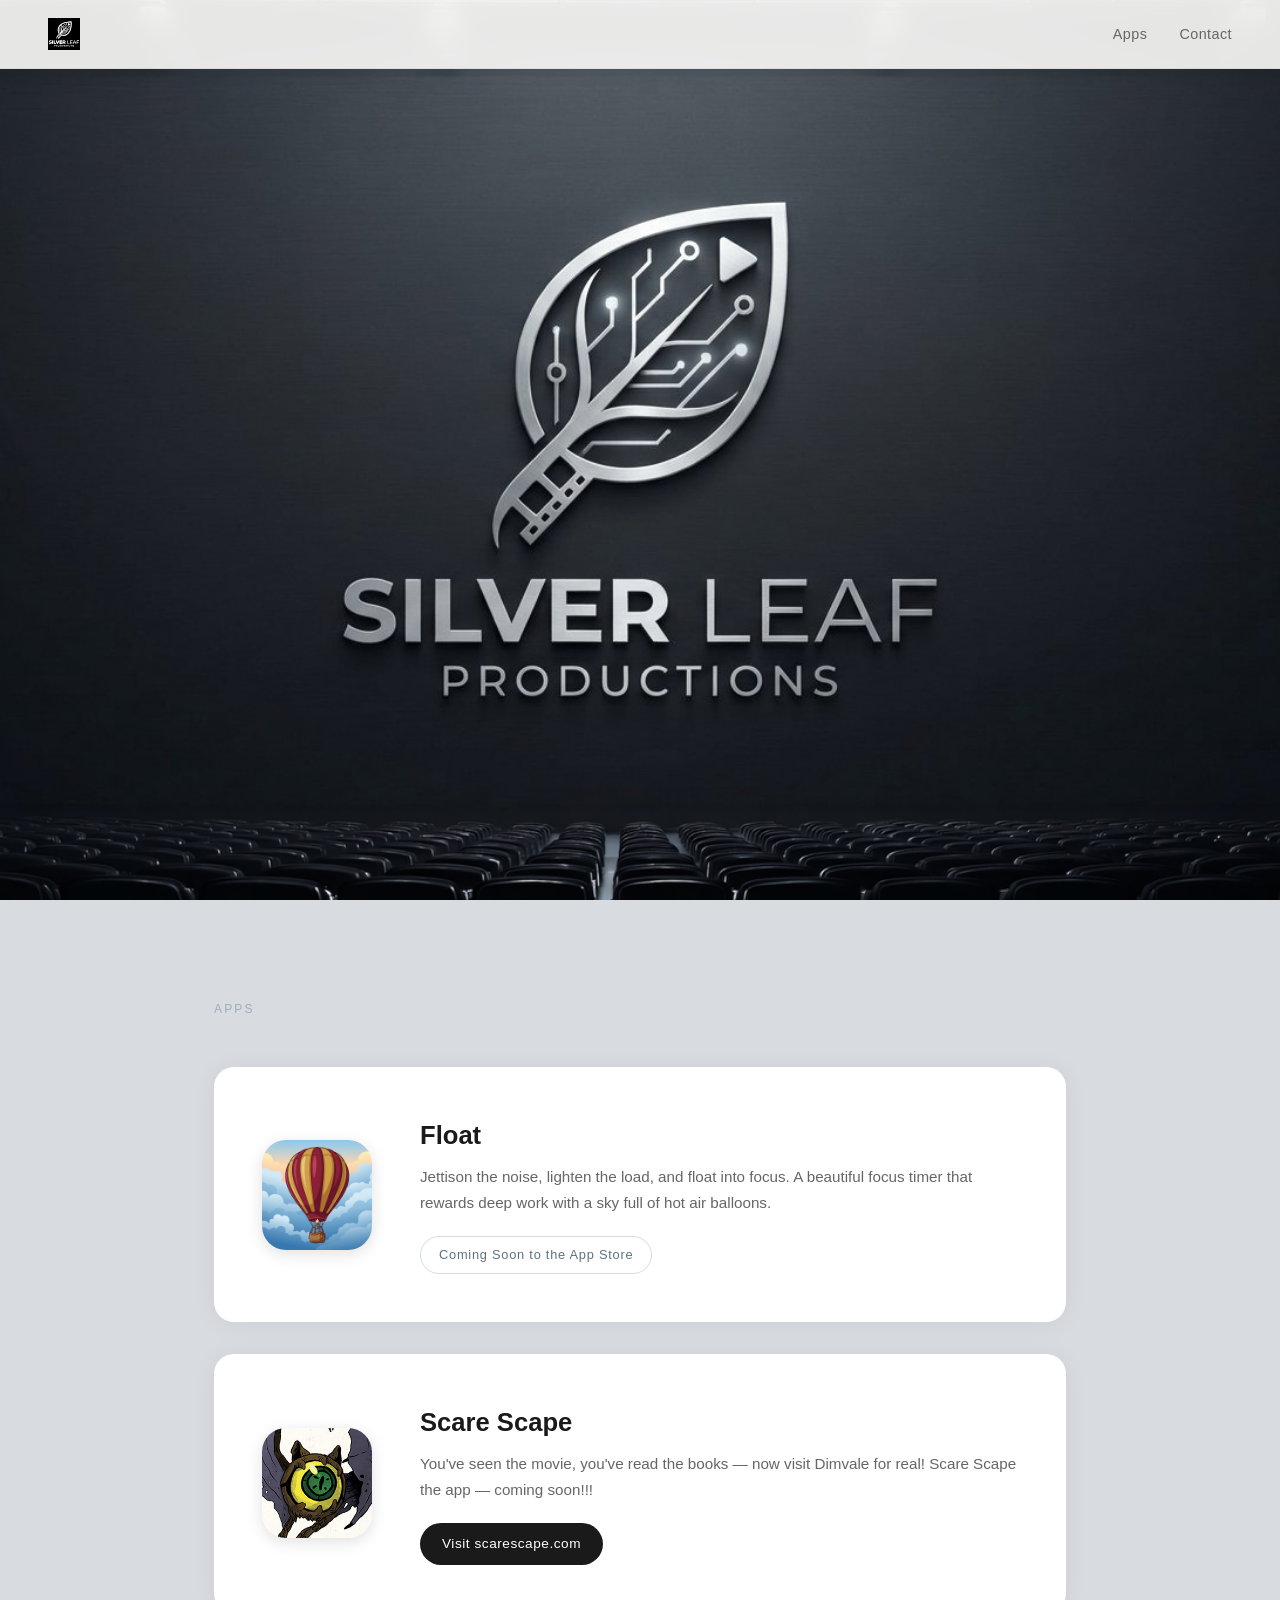
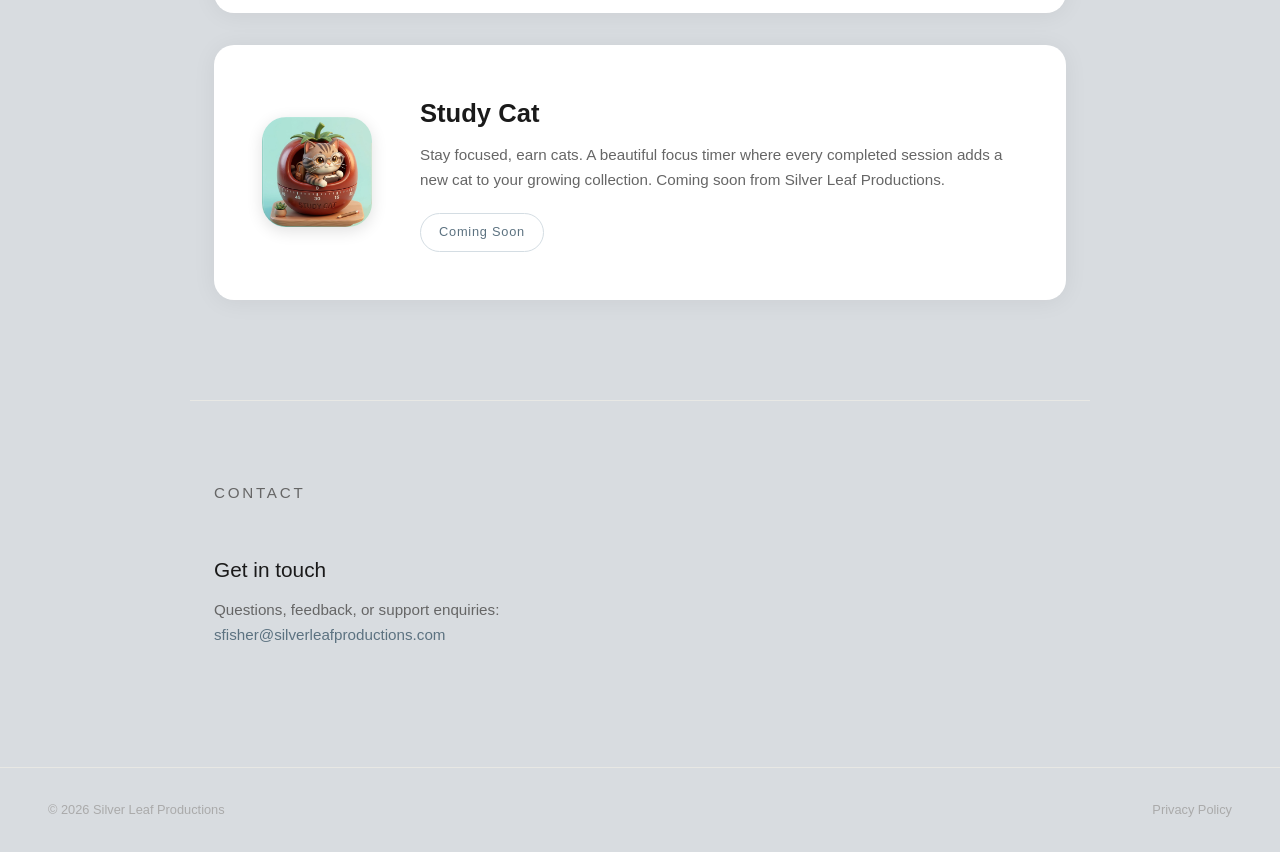
==== index.html @ e933cf96 "Soften background to cool grey to ease transition from dark hero Co-Authored-By: Claude Sonnet 4.6 <" ====
<!DOCTYPE html>
<html lang="en">
<head>
  <meta charset="UTF-8" />
  <meta name="viewport" content="width=device-width, initial-scale=1.0" />
  <title>Silver Leaf Productions</title>
  <link rel="icon" type="image/svg+xml" href="Silver Leaf  - Black and White.svg" />
  <style>
    *, *::before, *::after { box-sizing: border-box; margin: 0; padding: 0; }

    :root {
      --silver: #9eadb8;
      --silver-light: #d4dde3;
      --silver-dark: #5c7280;
      --green:  #6a8f6e;
      --green-light: #a8c5ac;
      --text:   #1a1a1a;
      --muted:  #666;
      --bg:     #d8dce0;
    }

    html { scroll-behavior: smooth; }

    body {
      font-family: -apple-system, BlinkMacSystemFont, "Segoe UI", Helvetica, Arial, sans-serif;
      background: var(--bg);
      color: var(--text);
      line-height: 1.6;
    }

    /* ── NAV ── */
    nav {
      position: fixed; top: 0; left: 0; right: 0; z-index: 100;
      display: flex; justify-content: space-between; align-items: center;
      padding: 18px 48px;
      background: rgba(248,248,246,0.92);
      backdrop-filter: blur(12px);
      border-bottom: 1px solid rgba(0,0,0,0.06);
    }
    .nav-logo {
      font-size: 1rem; font-weight: 600; letter-spacing: 0.08em;
      text-transform: uppercase; color: var(--silver-dark);
      text-decoration: none;
    }
    .nav-links { display: flex; gap: 32px; list-style: none; }
    .nav-links a {
      text-decoration: none; color: var(--muted);
      font-size: 0.9rem; letter-spacing: 0.03em;
      transition: color 0.2s;
    }
    .nav-links a:hover { color: var(--text); }

    /* ── HERO ── */
    .hero {
      min-height: 100vh;
      background: url('Silver Leaf Logo.png') center center / cover no-repeat;
      display: flex; flex-direction: column;
      justify-content: flex-end; align-items: center;
      text-align: center;
      padding: 0 24px 80px;
    }

    /* ── APPS ── */
    .section {
      padding: 100px 24px;
      max-width: 900px; margin: 0 auto;
    }
    .section-label {
      font-size: 0.75rem; letter-spacing: 0.18em;
      text-transform: uppercase; color: var(--silver);
      margin-bottom: 48px;
    }
    .app-card {
      display: flex; gap: 48px; align-items: center;
      background: #fff;
      border-radius: 20px;
      padding: 48px;
      box-shadow: 0 2px 24px rgba(0,0,0,0.06);
    }
    .app-icon {
      width: 110px; height: 110px;
      border-radius: 24px;
      object-fit: cover;
      flex-shrink: 0;
      box-shadow: 0 4px 16px rgba(0,0,0,0.12);
    }
    .app-icon-placeholder {
      width: 110px; height: 110px;
      border-radius: 24px; flex-shrink: 0;
      background: linear-gradient(135deg, #87cef8 0%, #d4a8e0 100%);
      display: flex; align-items: center; justify-content: center;
      font-size: 2.8rem;
      box-shadow: 0 4px 16px rgba(0,0,0,0.12);
    }
    .app-info h2 { font-size: 1.6rem; font-weight: 600; margin-bottom: 8px; }
    .app-info .tagline {
      font-size: 0.95rem; color: var(--muted); margin-bottom: 20px; line-height: 1.7;
    }
    .app-store-btn {
      display: inline-block;
      background: var(--text); color: #fff;
      text-decoration: none; font-size: 0.85rem;
      letter-spacing: 0.04em; font-weight: 500;
      padding: 10px 22px; border-radius: 30px;
      transition: background 0.2s;
    }
    .app-store-btn:hover { background: #333; }
    .badge-coming {
      display: inline-block;
      border: 1px solid var(--silver-light);
      color: var(--silver-dark); font-size: 0.8rem;
      padding: 8px 18px; border-radius: 30px;
      letter-spacing: 0.06em;
    }

    /* ── DIVIDER ── */
    .divider {
      border: none; border-top: 1px solid #e8e8e4;
      max-width: 900px; margin: 0 auto;
    }

    /* ── CONTACT ── */
    .contact {
      padding: 80px 24px 120px;
      max-width: 900px; margin: 0 auto;
    }
    .contact h3 { font-size: 1.3rem; font-weight: 500; margin-bottom: 12px; }
    .contact p { color: var(--muted); font-size: 0.95rem; }
    .contact a { color: var(--silver-dark); text-decoration: none; }
    .contact a:hover { text-decoration: underline; }

    /* ── FOOTER ── */
    footer {
      border-top: 1px solid #e8e8e4;
      padding: 32px 48px;
      display: flex; justify-content: space-between; align-items: center;
      font-size: 0.8rem; color: #aaa;
    }
    footer a { color: #aaa; text-decoration: none; }
    footer a:hover { color: var(--muted); }

    @media (max-width: 640px) {
      nav { padding: 16px 24px; }
      .app-card { flex-direction: column; gap: 28px; padding: 32px 24px; }
      footer { flex-direction: column; gap: 12px; text-align: center; }
    }
  </style>
</head>
<body>

  <nav>
    <a class="nav-logo" href="#">
      <img src="Silver Leaf  - Black and White.svg" alt="Silver Leaf Productions" style="height: 32px; width: auto; display: block;" />
    </a>
    <ul class="nav-links">
      <li><a href="#apps">Apps</a></li>
      <li><a href="#contact">Contact</a></li>
    </ul>
  </nav>

  <!-- HERO -->
  <section class="hero">
  </section>

  <!-- APPS -->
  <section class="section" id="apps">
    <p class="section-label">Apps</p>

    <div class="app-card">
      <img src="float-icon.png" class="app-icon" alt="Float" />
      <div class="app-info">
        <h2>Float</h2>
        <p class="tagline">
          Jettison the noise, lighten the load, and float into focus.
          A beautiful focus timer that rewards deep work with a sky full of hot air balloons.
        </p>
        <span class="badge-coming">Coming Soon to the App Store</span>
      </div>
    </div>

    <div class="app-card" style="margin-top: 32px;">
      <img src="Bat Eye Icon.png" class="app-icon" alt="Scare Scape" />
      <div class="app-info">
        <h2>Scare Scape</h2>
        <p class="tagline">
          You've seen the movie, you've read the books — now visit Dimvale for real!
          Scare Scape the app — coming soon!!!
        </p>
        <a href="https://www.scarescape.com/" target="_blank" class="app-store-btn">Visit scarescape.com</a>
      </div>
    </div>

    <div class="app-card" style="margin-top: 32px;">
      <img src="Study Cat Icon.png" class="app-icon" alt="Study Cat" />
      <div class="app-info">
        <h2>Study Cat</h2>
        <p class="tagline">
          Stay focused, earn cats. A beautiful focus timer where every completed
          session adds a new cat to your growing collection. Coming soon from Silver Leaf Productions.
        </p>
        <span class="badge-coming">Coming Soon</span>
      </div>
    </div>

  </section>

  <hr class="divider" />

  <!-- CONTACT -->
  <section class="contact" id="contact">
    <p class="section-label">Contact</p>
    <h3>Get in touch</h3>
    <p>
      Questions, feedback, or support enquiries:<br />
      <a href="mailto:sfisher@silverleafproductions.com">sfisher@silverleafproductions.com</a>
    </p>
  </section>

  <!-- FOOTER -->
  <footer>
    <span>© 2026 Silver Leaf Productions</span>
    <span><a href="https://samscad66.github.io/Float/privacy-policy.html">Privacy Policy</a></span>
  </footer>

</body>
</html>
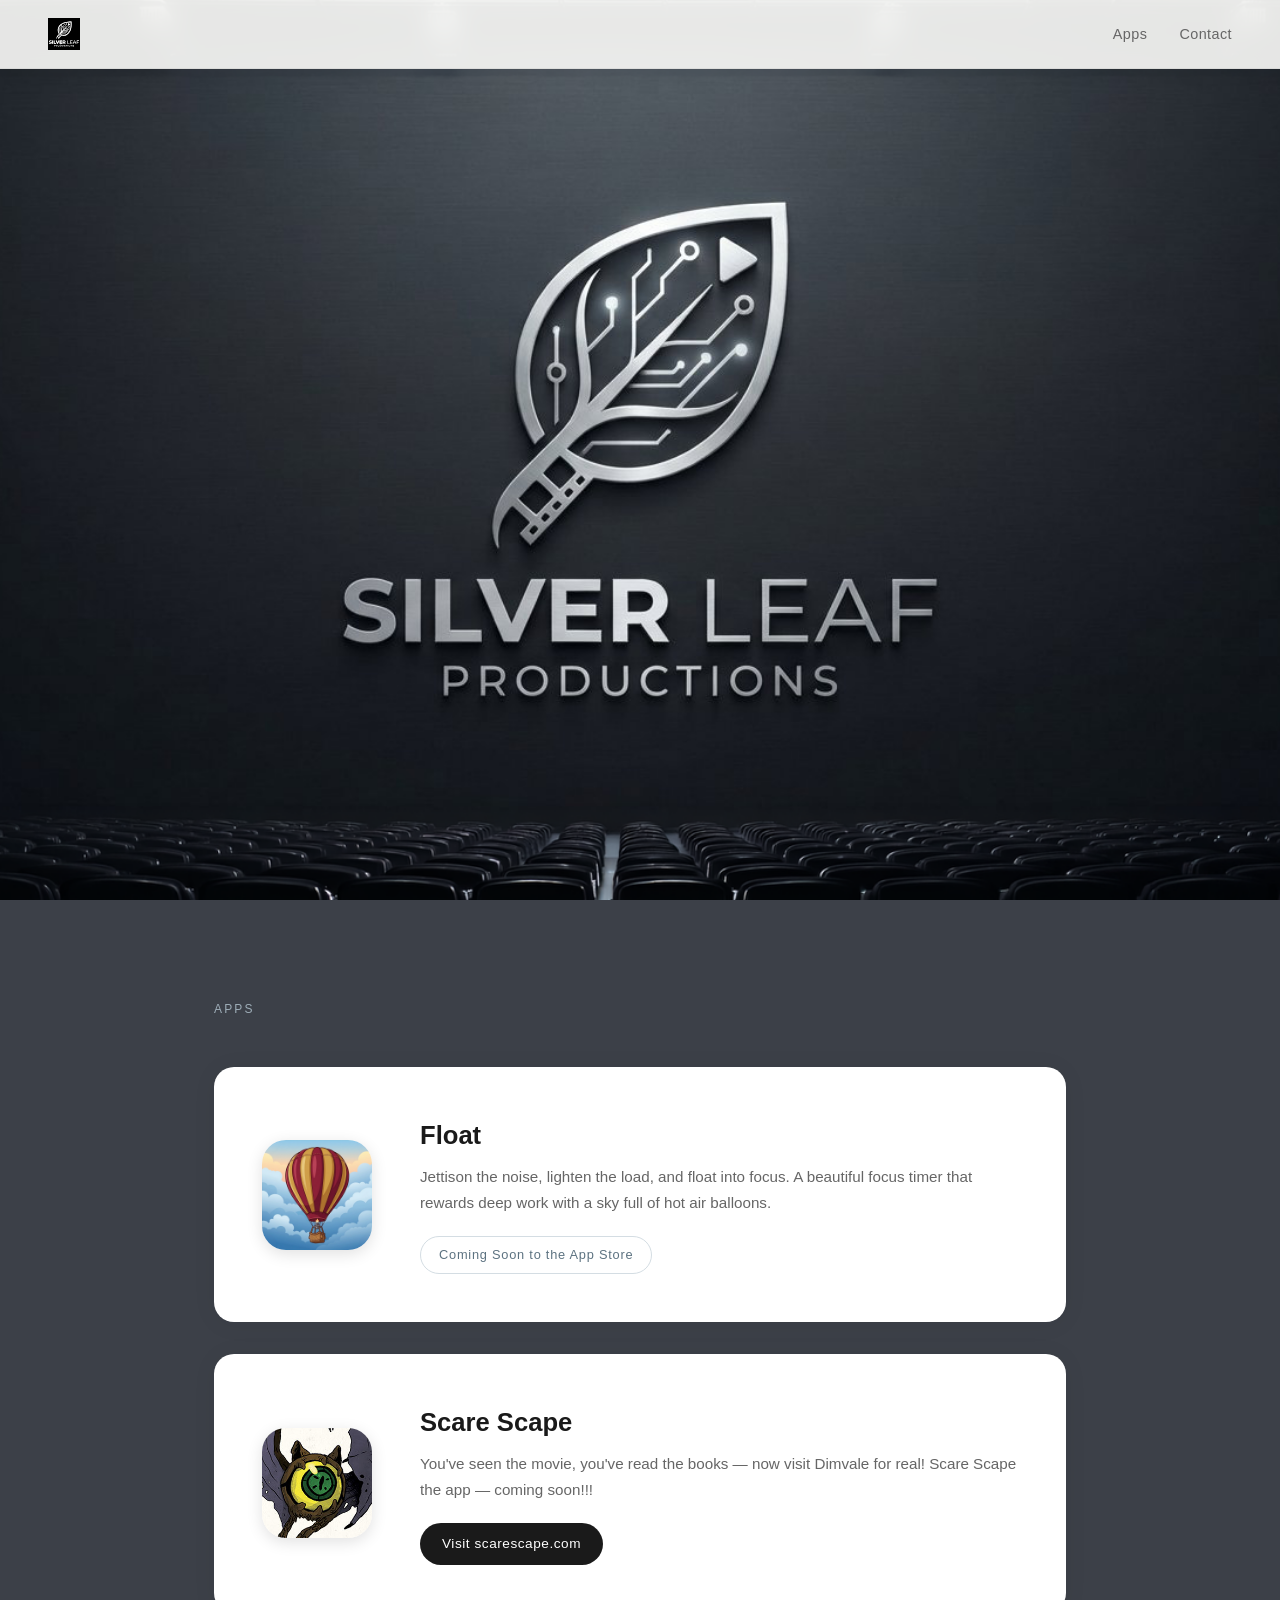
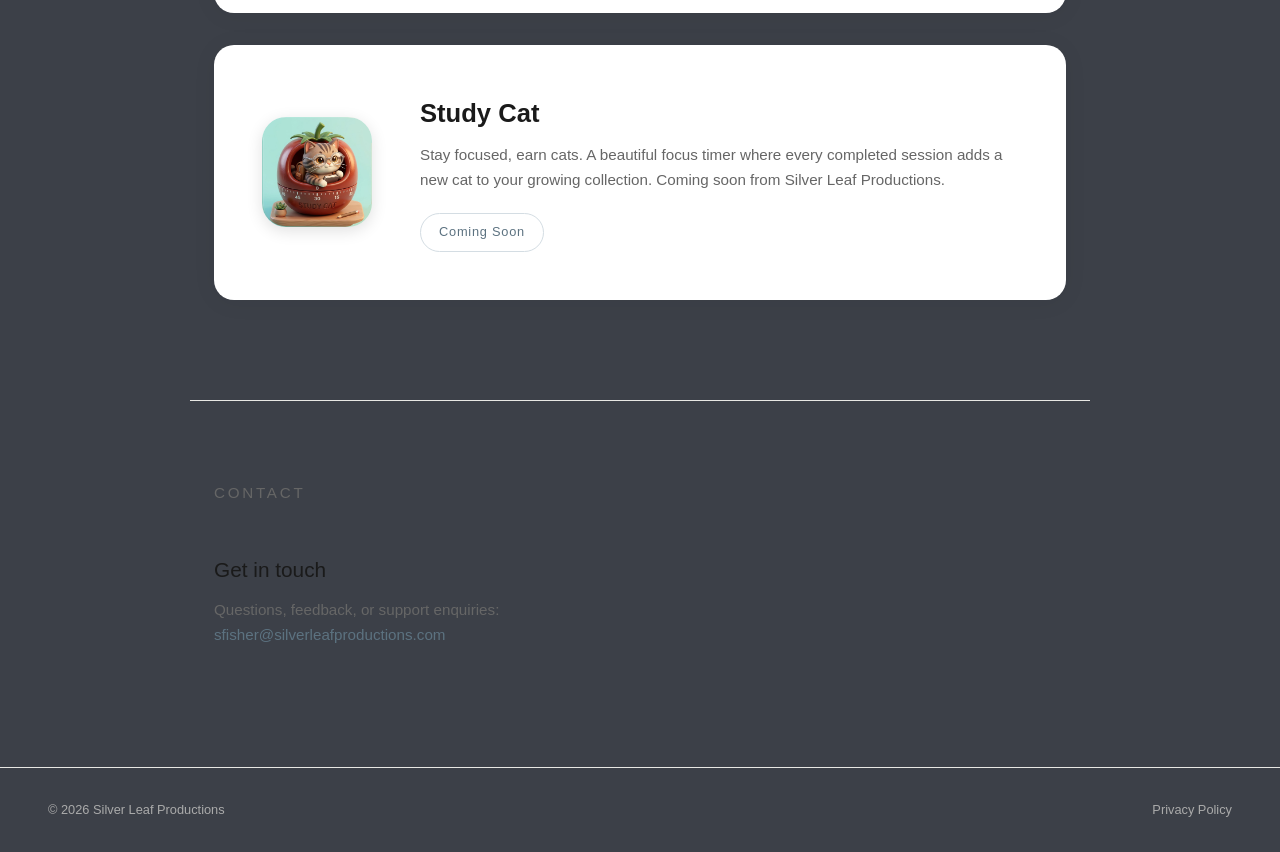
==== commit daa7136a: "Darken background to charcoal grey Co-Authored-By: Claude Sonnet 4.6 <noreply@anthropic.com>" ====
--- a/index.html
+++ b/index.html
@@ -16,7 +16,7 @@
       --green-light: #a8c5ac;
       --text:   #1a1a1a;
       --muted:  #666;
-      --bg:     #d8dce0;
+      --bg:     #3c4048;
     }
 
     html { scroll-behavior: smooth; }
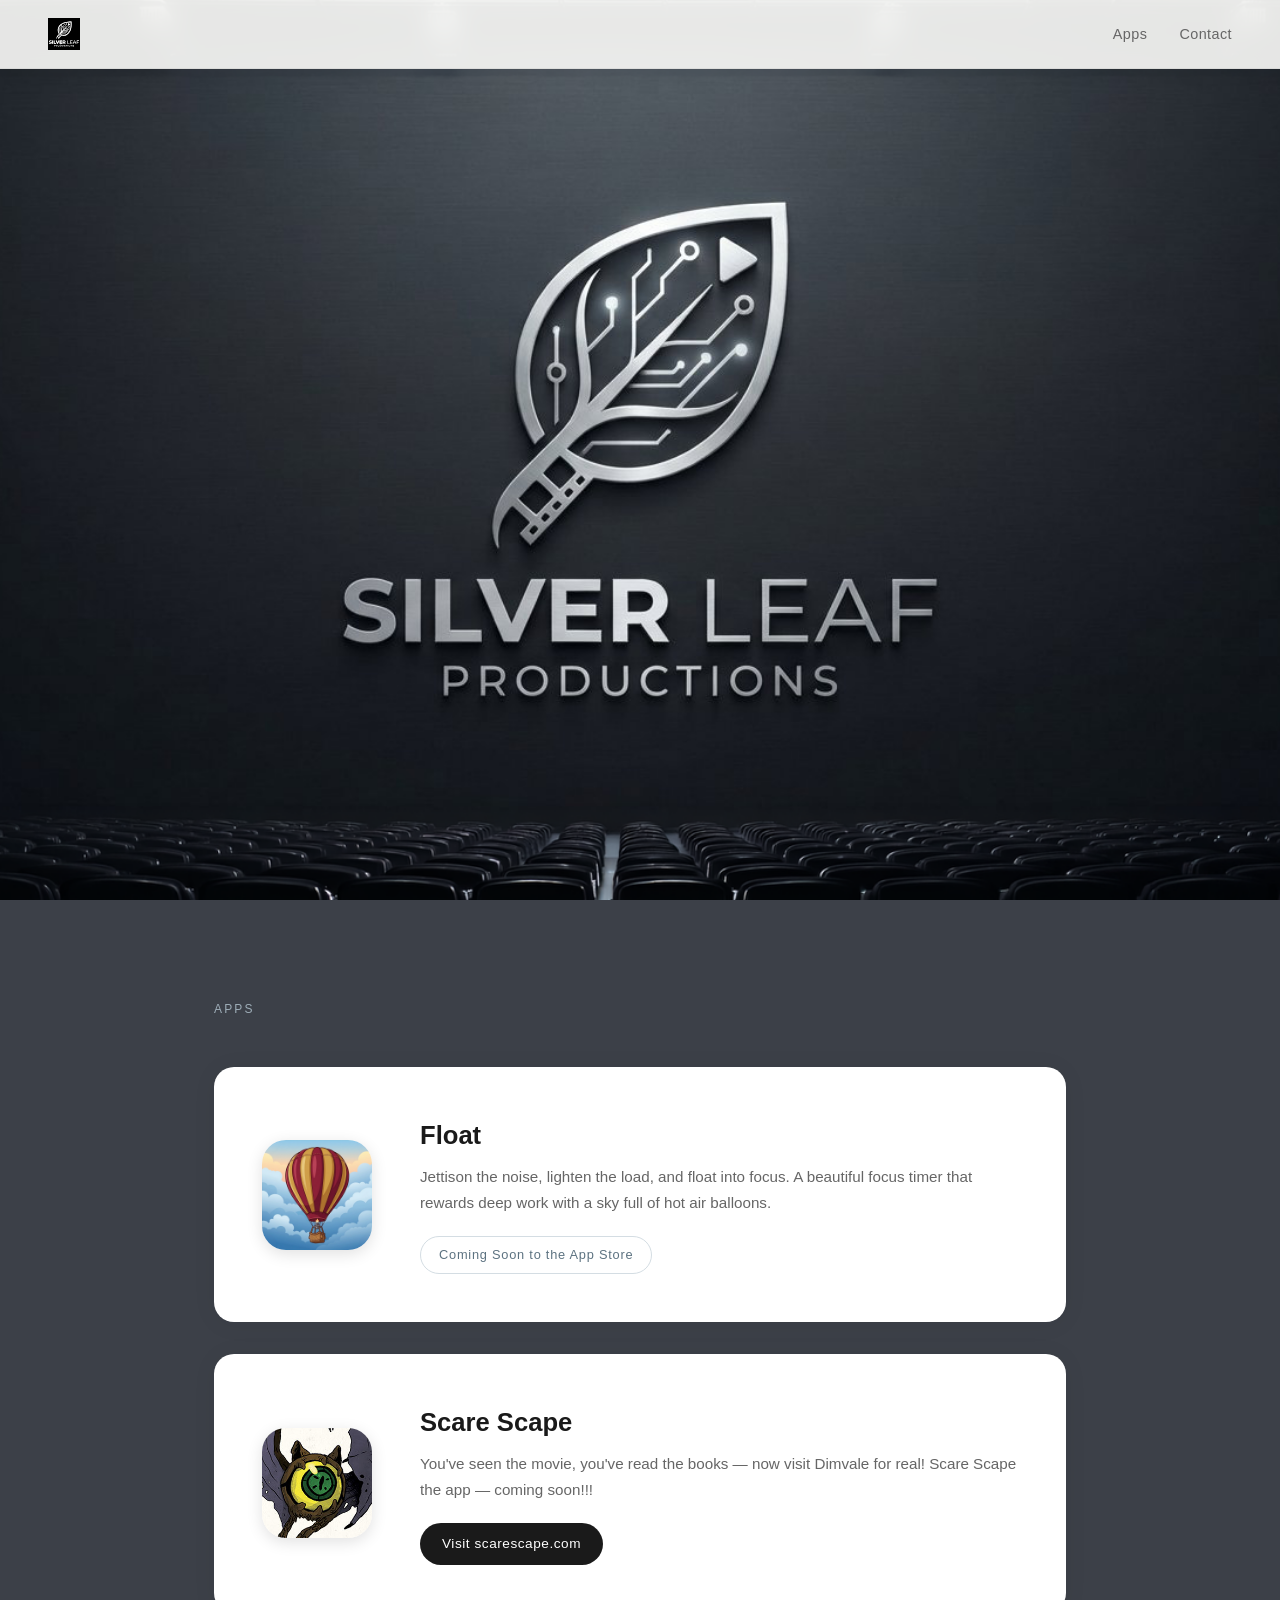
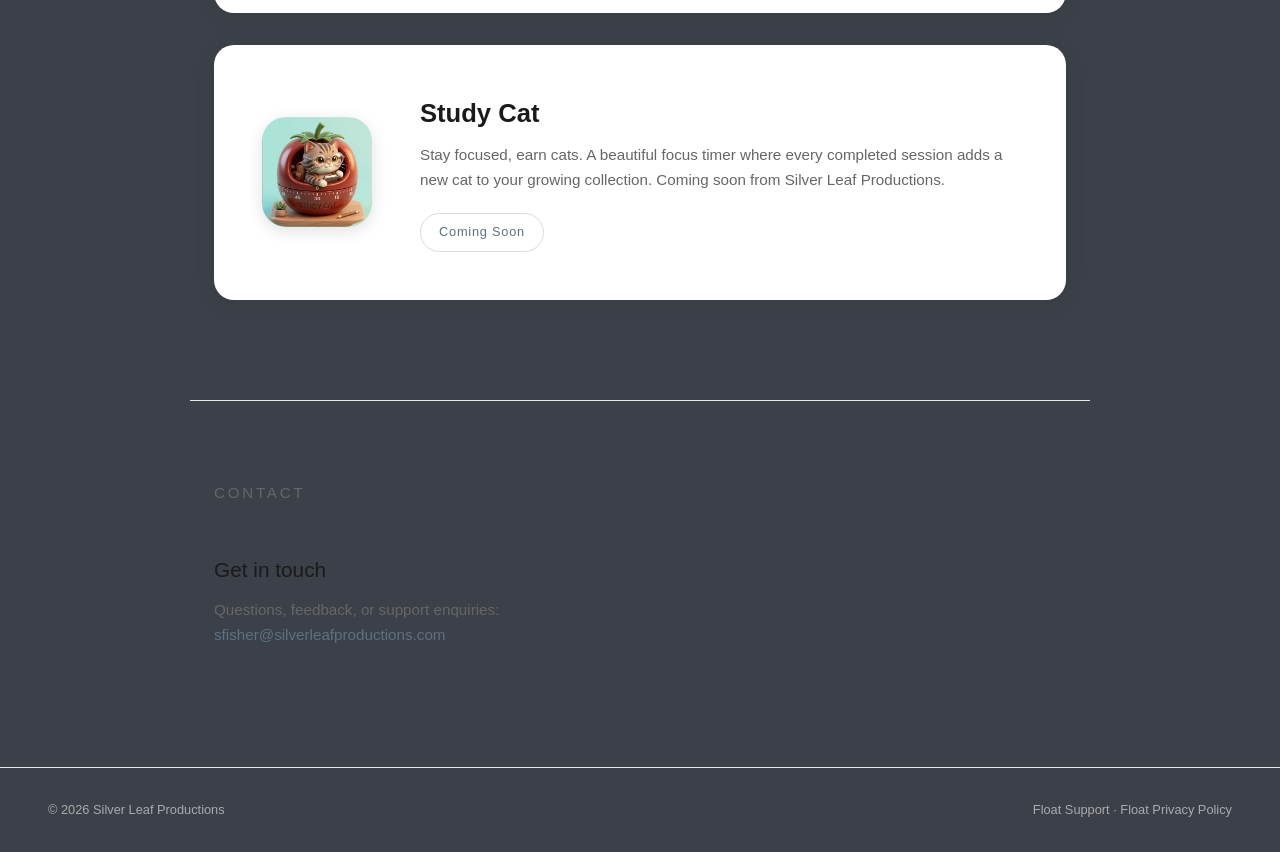
==== commit cf5d8943: "Add Float privacy policy and support pages Co-Authored-By: Claude Opus 5.5 <noreply@anthropic.com> C" ====
--- a/index.html
+++ b/index.html
@@ -219,7 +219,7 @@
   <!-- FOOTER -->
   <footer>
     <span>© 2026 Silver Leaf Productions</span>
-    <span><a href="https://samscad66.github.io/Float/privacy-policy.html">Privacy Policy</a></span>
+    <span><a href="float/support.html">Float Support</a> · <a href="float/privacy.html">Float Privacy Policy</a></span>
   </footer>
 
 </body>
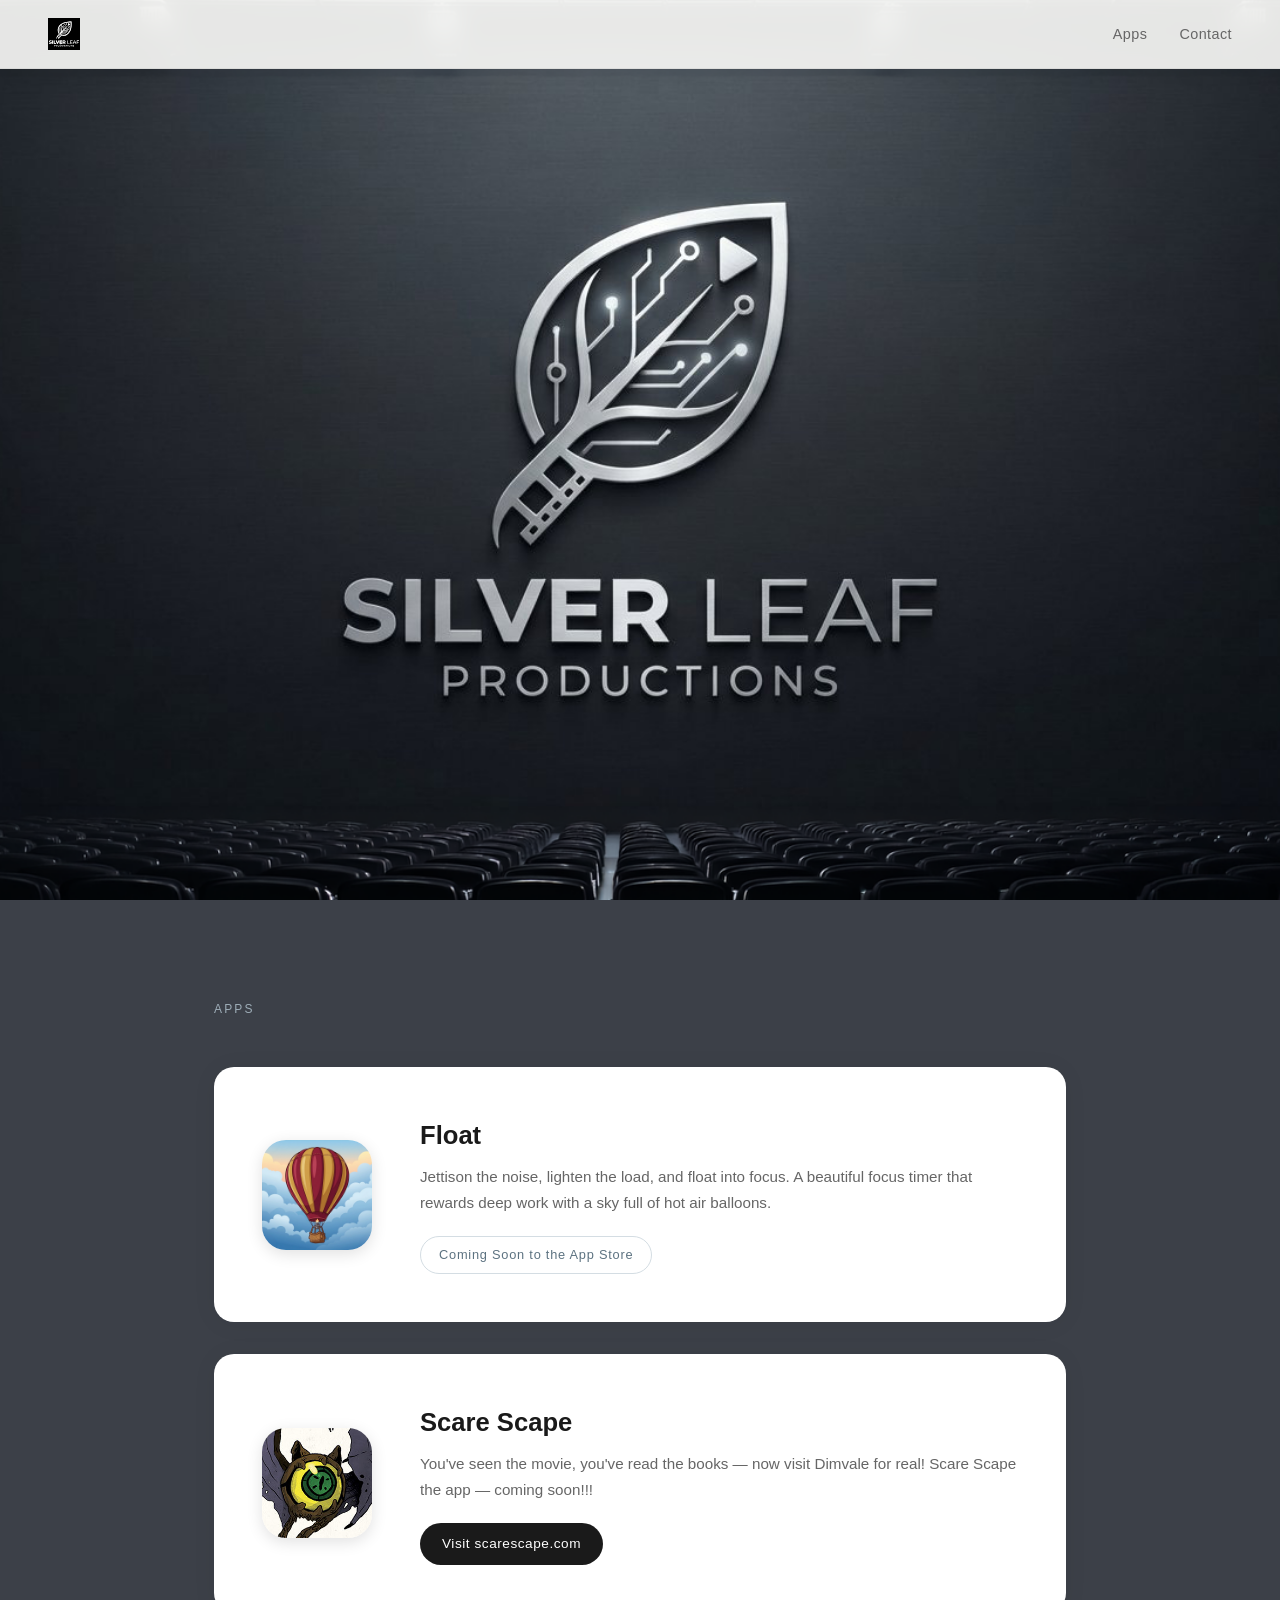
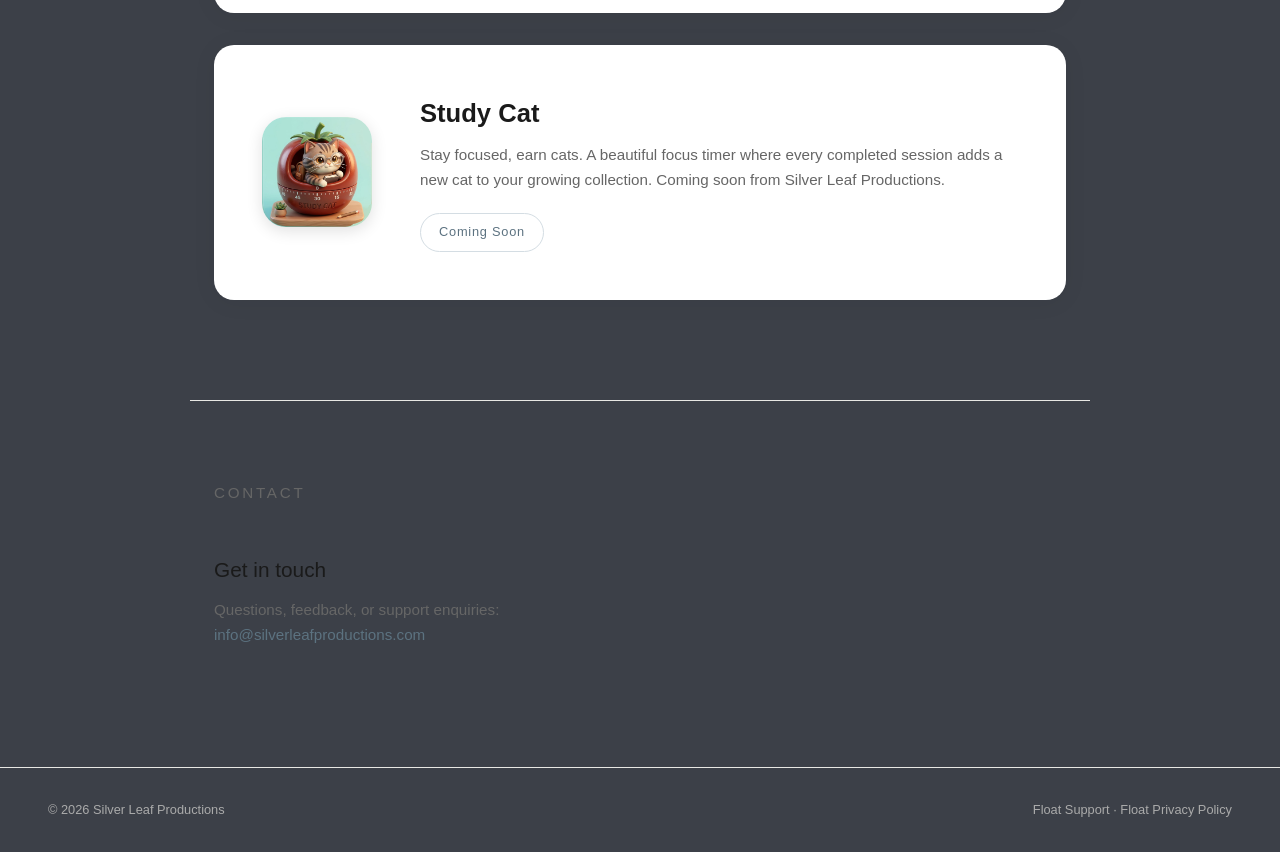
==== commit 4682a720: "Use info@silverleafproductions.com for all contact links Co-Authored-By: Claude Opus 5.5 <noreply@an" ====
--- a/index.html
+++ b/index.html
@@ -212,7 +212,7 @@
     <h3>Get in touch</h3>
     <p>
       Questions, feedback, or support enquiries:<br />
-      <a href="mailto:sfisher@silverleafproductions.com">sfisher@silverleafproductions.com</a>
+      <a href="mailto:info@silverleafproductions.com">info@silverleafproductions.com</a>
     </p>
   </section>
 
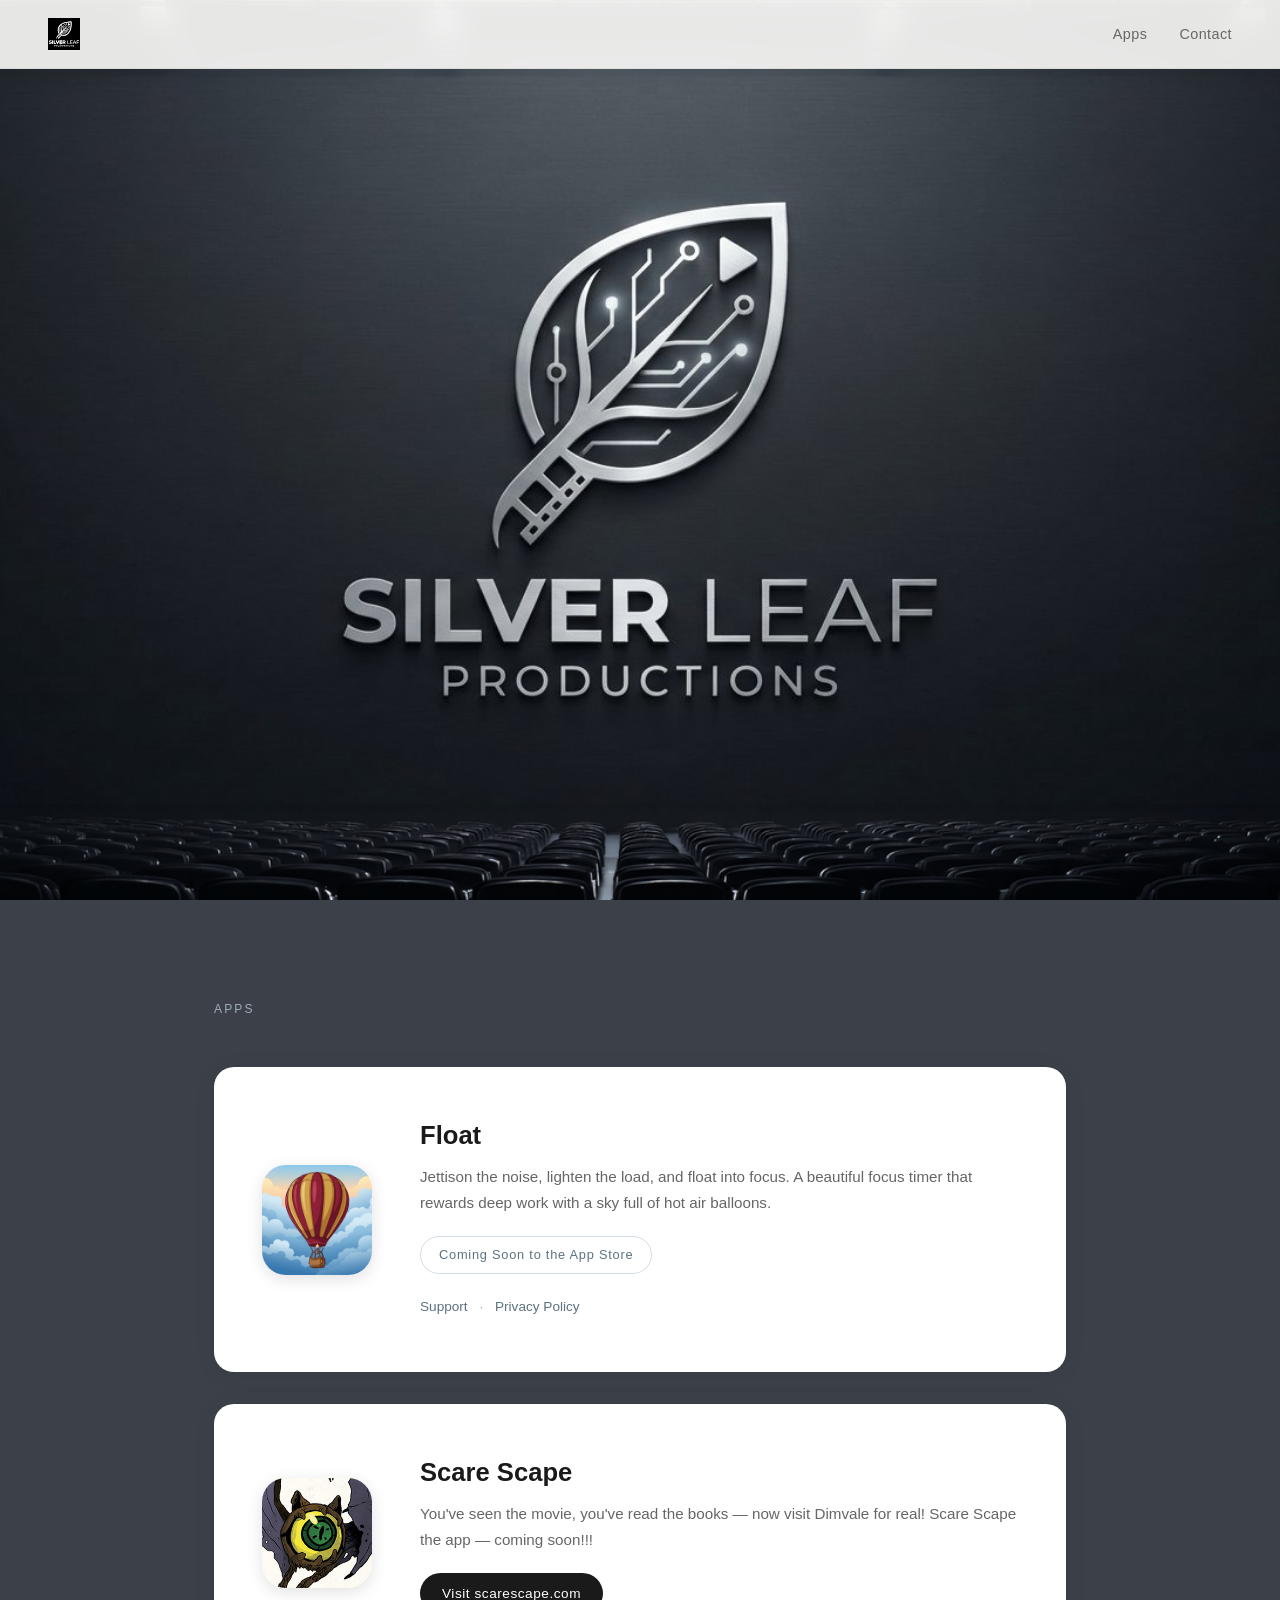
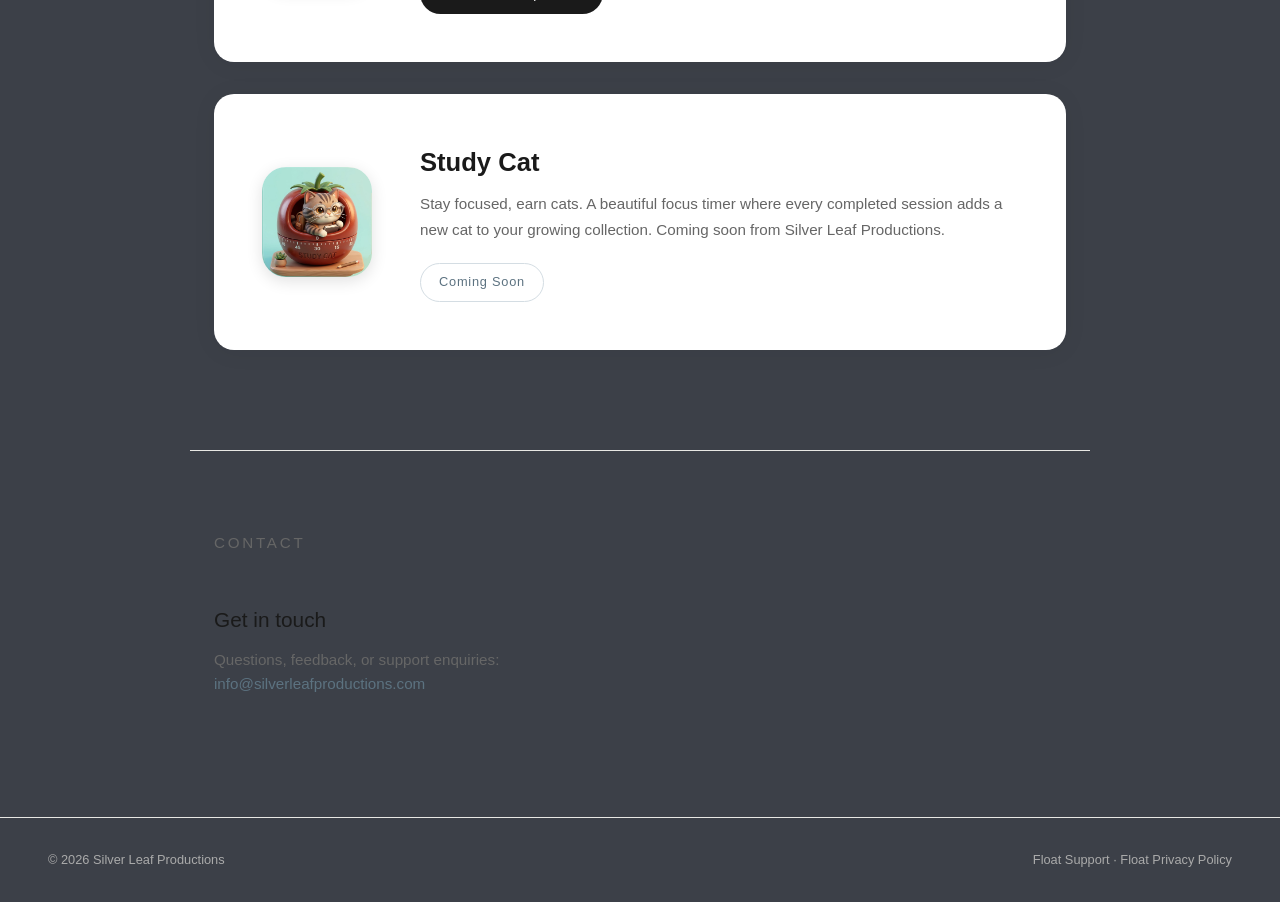
==== commit f8411971: "Link Float support and privacy pages from the Float card Co-Authored-By: Claude Opus 5.5 <noreply@an" ====
--- a/index.html
+++ b/index.html
@@ -105,6 +105,10 @@
       transition: background 0.2s;
     }
     .app-store-btn:hover { background: #333; }
+    .app-links { margin-top: 16px; font-size: 0.85rem; color: #aaa; }
+    .app-links a { color: var(--silver-dark); text-decoration: none; padding: 6px 0; display: inline-block; }
+    .app-links a:hover { text-decoration: underline; }
+    .app-links span { margin: 0 8px; }
     .badge-coming {
       display: inline-block;
       border: 1px solid var(--silver-light);
@@ -175,6 +179,11 @@
           A beautiful focus timer that rewards deep work with a sky full of hot air balloons.
         </p>
         <span class="badge-coming">Coming Soon to the App Store</span>
+        <p class="app-links">
+          <a href="float/support.html">Support</a>
+          <span aria-hidden="true">·</span>
+          <a href="float/privacy.html">Privacy Policy</a>
+        </p>
       </div>
     </div>
 
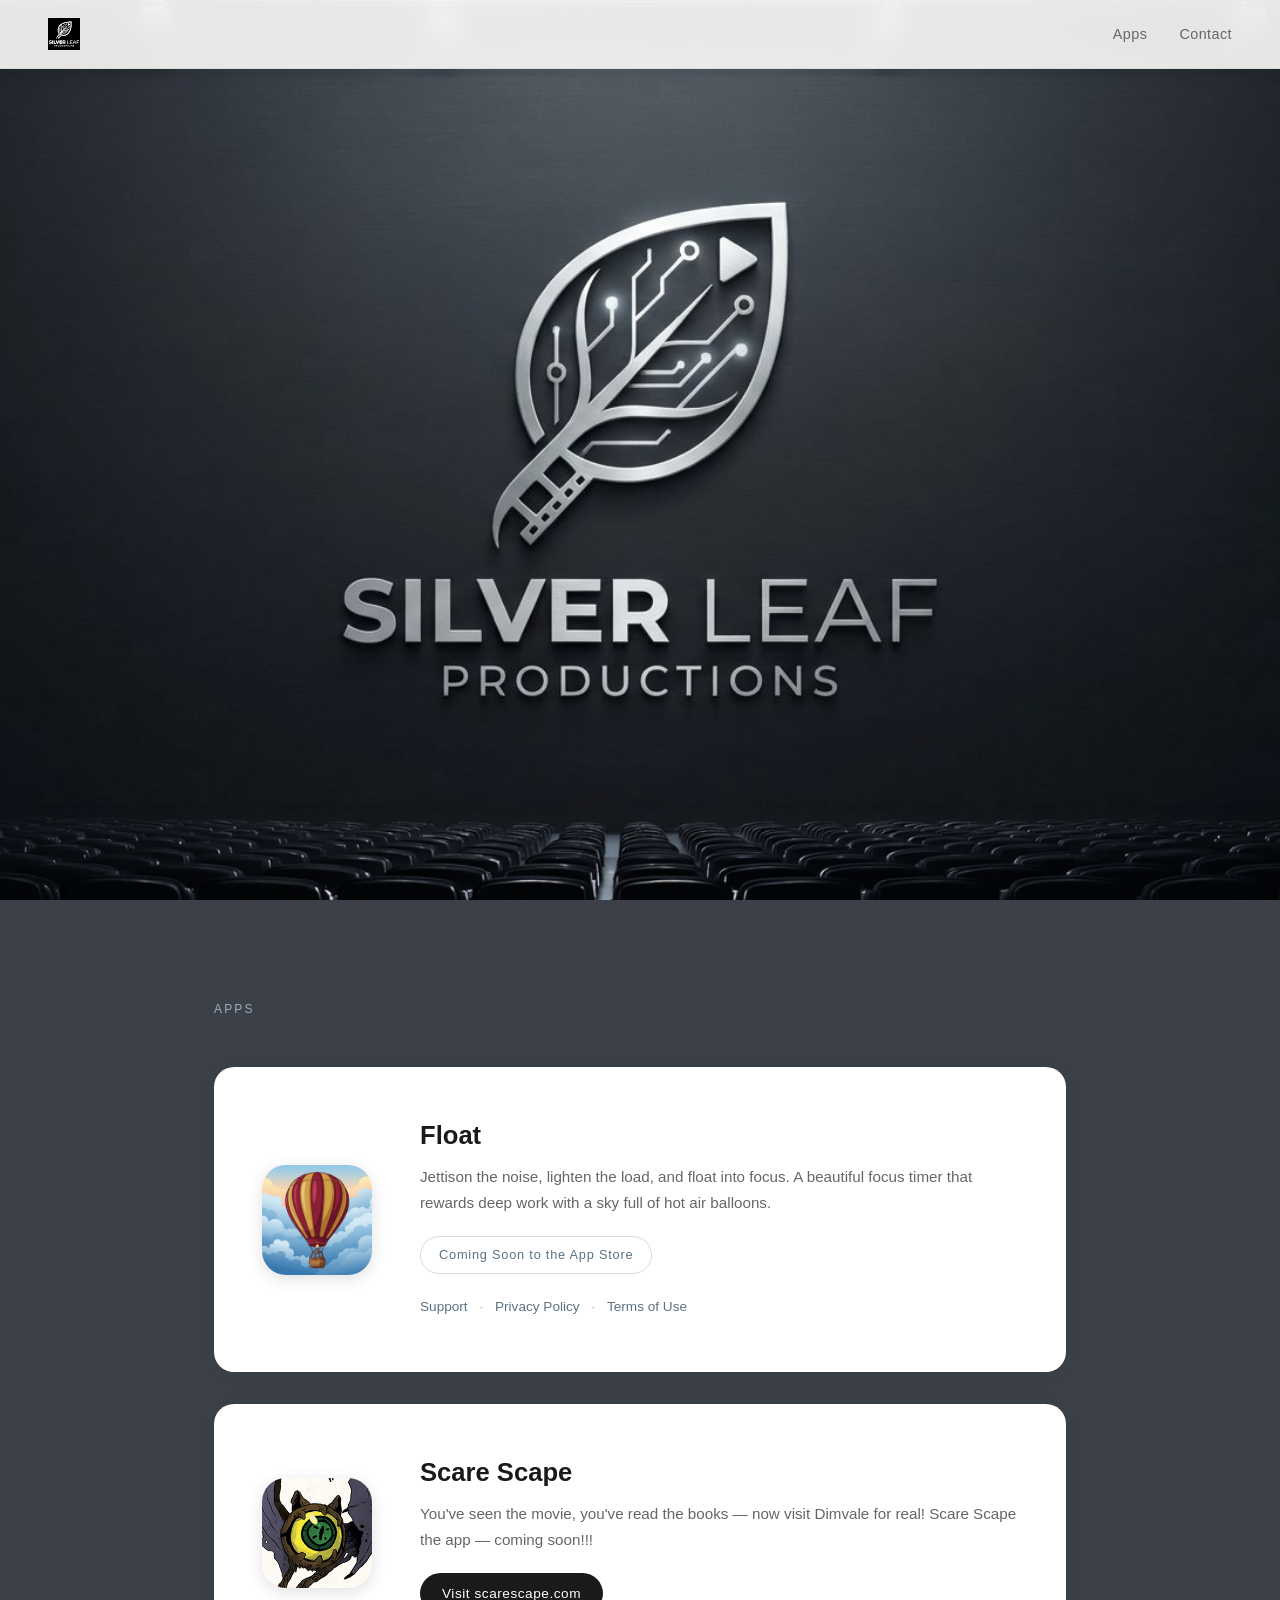
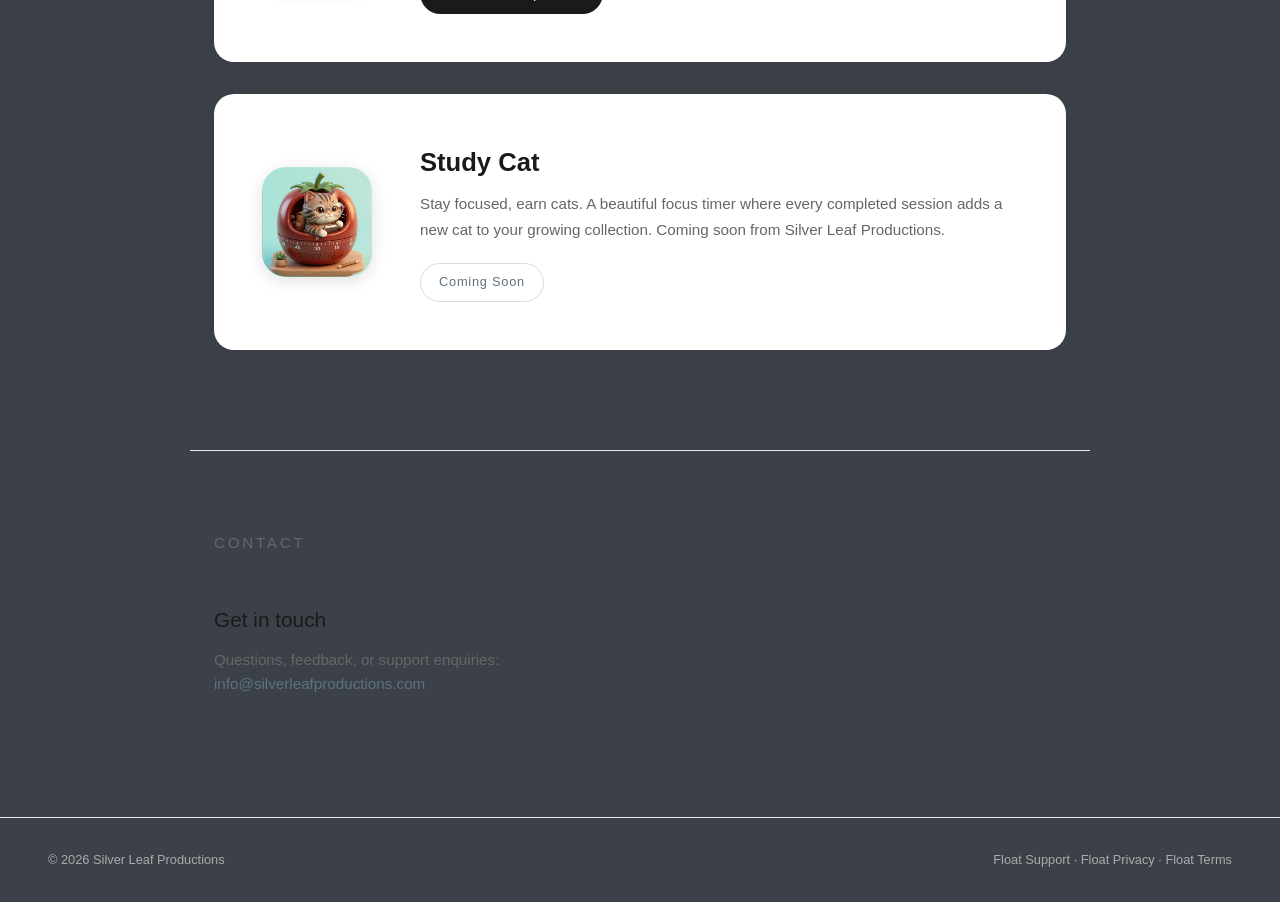
==== commit bd832562: "Add Float terms of use page and link it across the site Co-Authored-By: Claude Opus 5.5 <noreply@ant" ====
--- a/index.html
+++ b/index.html
@@ -183,6 +183,8 @@
           <a href="float/support.html">Support</a>
           <span aria-hidden="true">·</span>
           <a href="float/privacy.html">Privacy Policy</a>
+          <span aria-hidden="true">·</span>
+          <a href="float/terms.html">Terms of Use</a>
         </p>
       </div>
     </div>
@@ -228,7 +230,7 @@
   <!-- FOOTER -->
   <footer>
     <span>© 2026 Silver Leaf Productions</span>
-    <span><a href="float/support.html">Float Support</a> · <a href="float/privacy.html">Float Privacy Policy</a></span>
+    <span><a href="float/support.html">Float Support</a> · <a href="float/privacy.html">Float Privacy</a> · <a href="float/terms.html">Float Terms</a></span>
   </footer>
 
 </body>
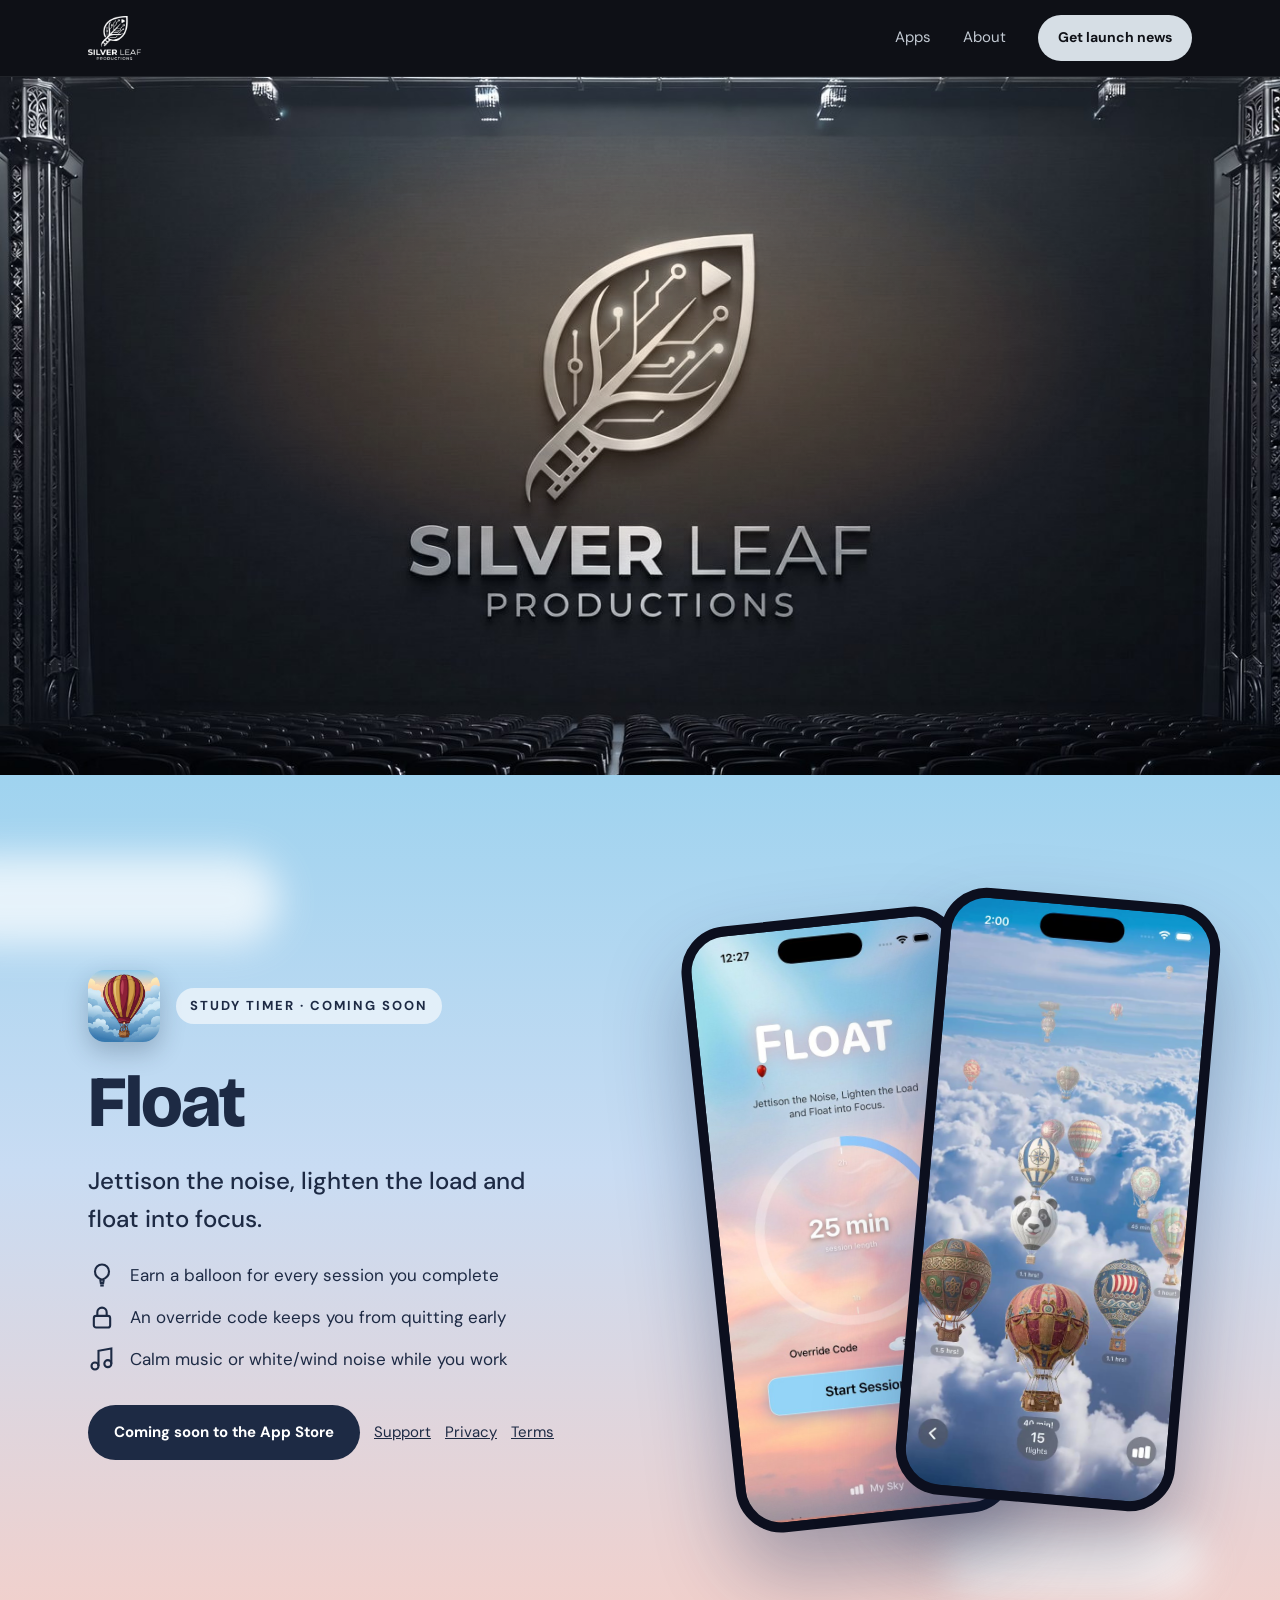
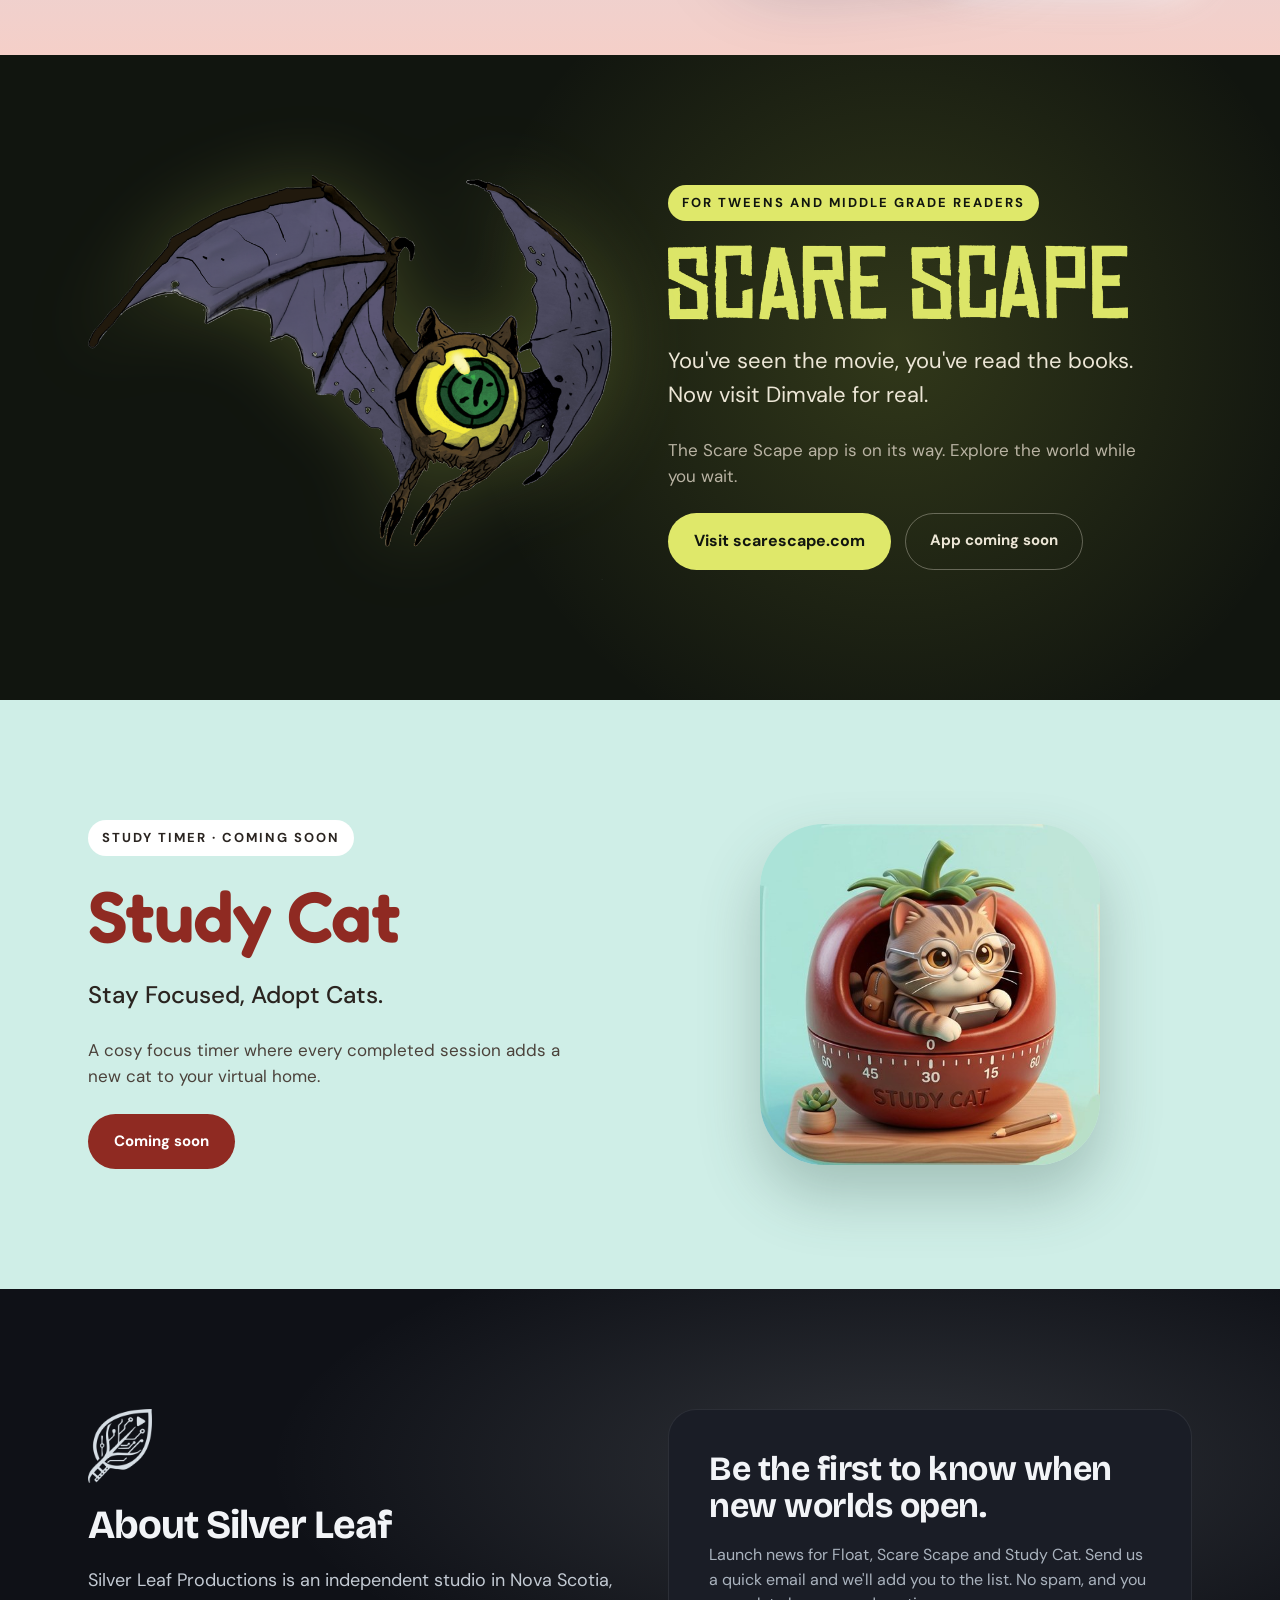
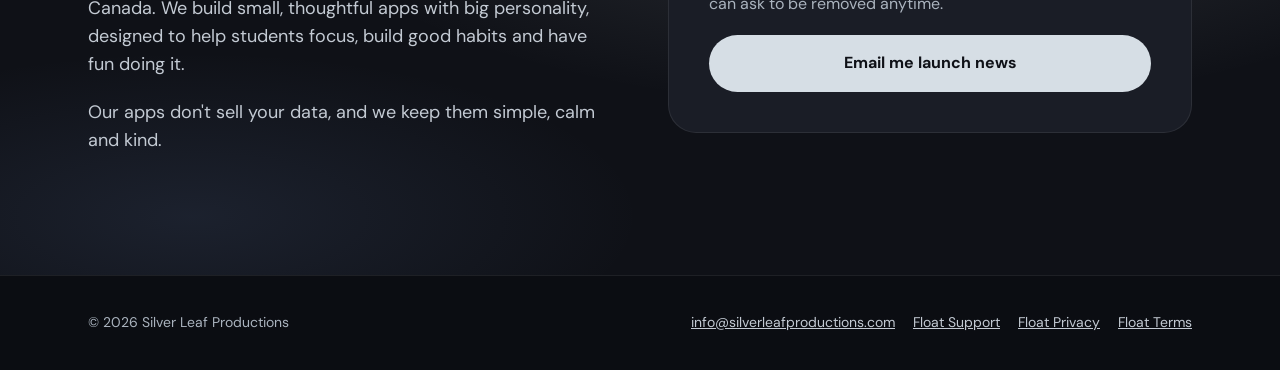
==== commit 674117d6: "Redesign homepage: cinema hero, app worlds for Float, Scare Scape and Study Cat Co-Authored-By: Clau" ====
--- a/index.html
+++ b/index.html
@@ -4,234 +4,217 @@
   <meta charset="UTF-8" />
   <meta name="viewport" content="width=device-width, initial-scale=1.0" />
   <title>Silver Leaf Productions</title>
-  <link rel="icon" type="image/svg+xml" href="Silver Leaf  - Black and White.svg" />
+  <meta name="description" content="Silver Leaf Productions is an independent app studio in Nova Scotia, Canada, making Float, Scare Scape and Study Cat." />
+  <meta property="og:title" content="Silver Leaf Productions" />
+  <meta property="og:description" content="Playful, thoughtful apps from an independent studio in Nova Scotia, Canada." />
+  <meta property="og:image" content="https://silverleafproductions.com/assets/hero-logo.jpg" />
+  <link rel="icon" type="image/svg+xml" href="Silver%20Leaf%20%20-%20Black%20and%20White.svg" />
+  <link rel="preconnect" href="https://fonts.googleapis.com" />
+  <link rel="preconnect" href="https://fonts.gstatic.com" crossorigin />
+  <link href="https://fonts.googleapis.com/css2?family=Bricolage+Grotesque:opsz,wght@12..96,700;12..96,800&family=DM+Sans:wght@400;500;700&family=Fredoka:wght@600&display=swap" rel="stylesheet" />
   <style>
-    *, *::before, *::after { box-sizing: border-box; margin: 0; padding: 0; }
-
-    :root {
-      --silver: #9eadb8;
-      --silver-light: #d4dde3;
-      --silver-dark: #5c7280;
-      --green:  #6a8f6e;
-      --green-light: #a8c5ac;
-      --text:   #1a1a1a;
-      --muted:  #666;
-      --bg:     #3c4048;
+    *, *::before, *::after { box-sizing: border-box; }
+    html { scroll-behavior: smooth; }
+    body { margin: 0; font-family: 'DM Sans', system-ui, -apple-system, sans-serif; color: #f2f4f7; background: #0f1117; line-height: 1.55; }
+    a { color: inherit; }
+    img { max-width: 100%; }
+    .wrap { width: 100%; max-width: 1200px; margin: 0 auto; padding: 0 48px; }
+    .disp { font-family: 'Bricolage Grotesque', system-ui, sans-serif; }
+    .two { display: grid; grid-template-columns: repeat(2, minmax(0, 1fr)); gap: 56px; align-items: center; }
+    .h2 { font-size: 72px; line-height: 1; letter-spacing: -2px; margin: 0; }
+    .pill { display: inline-block; font-size: 13px; letter-spacing: 2px; text-transform: uppercase; font-weight: 700; padding: 8px 14px; border-radius: 999px; }
+    .btn { display: inline-block; text-decoration: none; font-weight: 700; padding: 16px 26px; border-radius: 999px; font-size: 16px; }
+    .stack { display: flex; flex-direction: column; gap: 24px; align-items: flex-start; }
+    .sec { padding: 120px 0; }
+    .skip { position: absolute; left: -999px; top: 8px; background: #d6dee5; color: #0f1117; padding: 10px 16px; border-radius: 8px; z-index: 20; }
+    .skip:focus { left: 8px; }
+
+    /* NAV */
+    header { position: sticky; top: 0; z-index: 10; background: rgba(15, 17, 23, 0.86); -webkit-backdrop-filter: blur(14px); backdrop-filter: blur(14px); border-bottom: 1px solid rgba(255, 255, 255, 0.08); }
+    nav { display: flex; align-items: center; justify-content: space-between; height: 76px; }
+    nav .logo img { height: 44px; width: auto; display: block; }
+    .navlinks { display: flex; gap: 32px; align-items: center; }
+    .navlinks a { text-decoration: none; color: #c3cad3; font-size: 15px; }
+    .navlinks a:hover { color: #fff; }
+    .navlinks .cta { background: #d6dee5; color: #0f1117; font-weight: 700; font-size: 14px; padding: 12px 20px; border-radius: 999px; }
+    .navlinks .cta:hover { background: #fff; color: #0f1117; }
+
+    /* HERO: cinema screen */
+    .hero { position: relative; overflow: hidden; aspect-ratio: 1408 / 768; max-height: 88vh; width: 100%; background: #0f1117 url('assets/hero-logo.jpg') center / cover no-repeat; }
+    .screen { position: absolute; left: 8%; right: 8%; top: 3%; bottom: 19%; overflow: hidden; pointer-events: none;
+      -webkit-mask-image: radial-gradient(ellipse 60% 60% at 50% 48%, #000 55%, transparent 100%);
+      mask-image: radial-gradient(ellipse 60% 60% at 50% 48%, #000 55%, transparent 100%); }
+    .flick { position: absolute; inset: 0; background: radial-gradient(ellipse 55% 55% at 50% 45%, rgba(255,176,90,.22), rgba(255,150,70,.08) 60%, transparent 80%); mix-blend-mode: screen; animation: flick .25s steps(1, end) infinite; }
+    @keyframes flick { 0% { opacity: .9 } 50% { opacity: .62 } 100% { opacity: .9 } }
+    .roll { position: absolute; left: 0; right: 0; height: 26%; top: -30%; background: linear-gradient(180deg, transparent, rgba(255,215,160,.04) 35%, rgba(255,215,160,.08) 50%, rgba(255,215,160,.04) 65%, transparent); mix-blend-mode: screen; animation: roll 8s linear infinite; }
+    @keyframes roll { 0% { top: -30% } 100% { top: 105% } }
+
+    /* FLOAT */
+    .float-bg { position: relative; overflow: hidden; color: #1d2a44; background: linear-gradient(180deg, #9fd3ef 0%, #c9dcf3 45%, #f5cfc8 100%); }
+    .cloud { position: absolute; background: #fff; border-radius: 999px; filter: blur(18px); opacity: .7; }
+    .features { display: flex; flex-direction: column; gap: 14px; font-size: 17px; }
+    .features div { display: flex; gap: 14px; align-items: center; }
+    .features svg { flex-shrink: 0; }
+    .phones { position: relative; height: 640px; }
+    .ph { position: absolute; width: 280px; height: 609px; border: 10px solid #0c0f1e; border-radius: 46px; overflow: hidden; box-shadow: 0 40px 80px rgba(20,40,80,.35); background: #0c0f1e; }
+    .ph img, .ph video { width: 100%; height: 100%; object-fit: cover; display: block; }
+    .ph1 { left: 40px; top: 20px; transform: rotate(-6deg); }
+    .ph2 { left: 250px; top: 0; transform: rotate(5deg); }
+    .bob { animation: bob 6s ease-in-out infinite; }
+    .bob2 { animation: bob 7s ease-in-out -2s infinite; }
+    @keyframes bob { 0%, 100% { translate: 0 0 } 50% { translate: 0 -14px } }
+    .applinks { font-size: 15px; display: flex; gap: 14px; }
+
+    /* SCARE SCAPE */
+    .scare-bg { color: #ece6d6; background: radial-gradient(circle at 70% 45%, rgba(196,214,74,.18), transparent 45%), #11150f; }
+    .bat { width: 100%; max-width: 560px; aspect-ratio: 900 / 695; background: url('assets/bat-blink-sprite.png') 0% 0 / 300% 100% no-repeat; filter: drop-shadow(0 0 40px rgba(214,230,90,.22)); animation: blinkseq 9s step-end infinite; }
+    @keyframes blinkseq {
+      0% { background-position: 0% 0 } 40% { background-position: 50% 0 } 40.7% { background-position: 100% 0 } 41.8% { background-position: 50% 0 } 42.5% { background-position: 0% 0 }
+      85% { background-position: 50% 0 } 85.7% { background-position: 100% 0 } 86.8% { background-position: 50% 0 } 87.5% { background-position: 0% 0 }
+      89% { background-position: 50% 0 } 89.7% { background-position: 100% 0 } 90.8% { background-position: 50% 0 } 91.5% { background-position: 0% 0 } 100% { background-position: 0% 0 } }
+
+    /* STUDY CAT */
+    .cat-bg { color: #2a2420; background: #cfeee7; }
+    .tick { animation: tick 3s ease-in-out infinite; transform-origin: 50% 90%; }
+    @keyframes tick { 0%, 100% { rotate: -2deg } 50% { rotate: 2deg } }
+
+    /* ABOUT + SIGNUP */
+    .studio { background: radial-gradient(ellipse 70% 60% at 70% 30%, rgba(214,222,229,.16), transparent 70%), radial-gradient(ellipse 50% 40% at 15% 90%, rgba(120,150,210,.12), transparent 70%), #0f1117; }
+    .card { background: #1a1d26; border: 1px solid rgba(255,255,255,.08); border-radius: 28px; padding: 40px; display: flex; flex-direction: column; gap: 18px; }
+
+    footer { border-top: 1px solid rgba(255,255,255,.08); background: #0b0d12; }
+    .foot { display: flex; flex-wrap: wrap; gap: 20px; justify-content: space-between; align-items: center; padding-top: 36px; padding-bottom: 36px; font-size: 14px; color: #aab3be; }
+    .foot a { color: #c3cad3; }
+    .foot span { display: flex; gap: 18px; flex-wrap: wrap; }
+
+    @media (max-width: 900px) {
+      .wrap { padding: 0 20px; }
+      .two { grid-template-columns: minmax(0, 1fr); gap: 40px; }
+      .h2 { font-size: 52px; }
+      .navlinks .tl { display: none; }
+      .sec { padding: 72px 0; }
+      .order-first { order: -1; }
+      .phones { height: 470px; max-width: 360px; margin: 0 auto; width: 100%; }
+      .ph { width: 200px; height: 435px; border-width: 8px; border-radius: 34px; }
+      .ph1 { left: 0; top: 20px; }
+      .ph2 { left: 150px; top: 0; }
+      .card { padding: 28px; border-radius: 24px; }
+      .foot { flex-direction: column; align-items: flex-start; gap: 16px; }
     }
-
-    html { scroll-behavior: smooth; }
-
-    body {
-      font-family: -apple-system, BlinkMacSystemFont, "Segoe UI", Helvetica, Arial, sans-serif;
-      background: var(--bg);
-      color: var(--text);
-      line-height: 1.6;
-    }
-
-    /* ── NAV ── */
-    nav {
-      position: fixed; top: 0; left: 0; right: 0; z-index: 100;
-      display: flex; justify-content: space-between; align-items: center;
-      padding: 18px 48px;
-      background: rgba(248,248,246,0.92);
-      backdrop-filter: blur(12px);
-      border-bottom: 1px solid rgba(0,0,0,0.06);
-    }
-    .nav-logo {
-      font-size: 1rem; font-weight: 600; letter-spacing: 0.08em;
-      text-transform: uppercase; color: var(--silver-dark);
-      text-decoration: none;
-    }
-    .nav-links { display: flex; gap: 32px; list-style: none; }
-    .nav-links a {
-      text-decoration: none; color: var(--muted);
-      font-size: 0.9rem; letter-spacing: 0.03em;
-      transition: color 0.2s;
-    }
-    .nav-links a:hover { color: var(--text); }
-
-    /* ── HERO ── */
-    .hero {
-      min-height: 100vh;
-      background: url('Silver Leaf Logo.png') center center / cover no-repeat;
-      display: flex; flex-direction: column;
-      justify-content: flex-end; align-items: center;
-      text-align: center;
-      padding: 0 24px 80px;
-    }
-
-    /* ── APPS ── */
-    .section {
-      padding: 100px 24px;
-      max-width: 900px; margin: 0 auto;
-    }
-    .section-label {
-      font-size: 0.75rem; letter-spacing: 0.18em;
-      text-transform: uppercase; color: var(--silver);
-      margin-bottom: 48px;
-    }
-    .app-card {
-      display: flex; gap: 48px; align-items: center;
-      background: #fff;
-      border-radius: 20px;
-      padding: 48px;
-      box-shadow: 0 2px 24px rgba(0,0,0,0.06);
-    }
-    .app-icon {
-      width: 110px; height: 110px;
-      border-radius: 24px;
-      object-fit: cover;
-      flex-shrink: 0;
-      box-shadow: 0 4px 16px rgba(0,0,0,0.12);
-    }
-    .app-icon-placeholder {
-      width: 110px; height: 110px;
-      border-radius: 24px; flex-shrink: 0;
-      background: linear-gradient(135deg, #87cef8 0%, #d4a8e0 100%);
-      display: flex; align-items: center; justify-content: center;
-      font-size: 2.8rem;
-      box-shadow: 0 4px 16px rgba(0,0,0,0.12);
-    }
-    .app-info h2 { font-size: 1.6rem; font-weight: 600; margin-bottom: 8px; }
-    .app-info .tagline {
-      font-size: 0.95rem; color: var(--muted); margin-bottom: 20px; line-height: 1.7;
-    }
-    .app-store-btn {
-      display: inline-block;
-      background: var(--text); color: #fff;
-      text-decoration: none; font-size: 0.85rem;
-      letter-spacing: 0.04em; font-weight: 500;
-      padding: 10px 22px; border-radius: 30px;
-      transition: background 0.2s;
-    }
-    .app-store-btn:hover { background: #333; }
-    .app-links { margin-top: 16px; font-size: 0.85rem; color: #aaa; }
-    .app-links a { color: var(--silver-dark); text-decoration: none; padding: 6px 0; display: inline-block; }
-    .app-links a:hover { text-decoration: underline; }
-    .app-links span { margin: 0 8px; }
-    .badge-coming {
-      display: inline-block;
-      border: 1px solid var(--silver-light);
-      color: var(--silver-dark); font-size: 0.8rem;
-      padding: 8px 18px; border-radius: 30px;
-      letter-spacing: 0.06em;
-    }
-
-    /* ── DIVIDER ── */
-    .divider {
-      border: none; border-top: 1px solid #e8e8e4;
-      max-width: 900px; margin: 0 auto;
-    }
-
-    /* ── CONTACT ── */
-    .contact {
-      padding: 80px 24px 120px;
-      max-width: 900px; margin: 0 auto;
-    }
-    .contact h3 { font-size: 1.3rem; font-weight: 500; margin-bottom: 12px; }
-    .contact p { color: var(--muted); font-size: 0.95rem; }
-    .contact a { color: var(--silver-dark); text-decoration: none; }
-    .contact a:hover { text-decoration: underline; }
-
-    /* ── FOOTER ── */
-    footer {
-      border-top: 1px solid #e8e8e4;
-      padding: 32px 48px;
-      display: flex; justify-content: space-between; align-items: center;
-      font-size: 0.8rem; color: #aaa;
-    }
-    footer a { color: #aaa; text-decoration: none; }
-    footer a:hover { color: var(--muted); }
-
-    @media (max-width: 640px) {
-      nav { padding: 16px 24px; }
-      .app-card { flex-direction: column; gap: 28px; padding: 32px 24px; }
-      footer { flex-direction: column; gap: 12px; text-align: center; }
+    @media (prefers-reduced-motion: reduce) {
+      html { scroll-behavior: auto; }
+      .flick, .roll, .bob, .bob2, .bat, .tick { animation: none; }
+      .roll { display: none; }
     }
   </style>
 </head>
 <body>
-
-  <nav>
-    <a class="nav-logo" href="#">
-      <img src="Silver Leaf  - Black and White.svg" alt="Silver Leaf Productions" style="height: 32px; width: auto; display: block;" />
-    </a>
-    <ul class="nav-links">
-      <li><a href="#apps">Apps</a></li>
-      <li><a href="#contact">Contact</a></li>
-    </ul>
-  </nav>
-
-  <!-- HERO -->
-  <section class="hero">
-  </section>
-
-  <!-- APPS -->
-  <section class="section" id="apps">
-    <p class="section-label">Apps</p>
-
-    <div class="app-card">
-      <img src="float-icon.png" class="app-icon" alt="Float" />
-      <div class="app-info">
-        <h2>Float</h2>
-        <p class="tagline">
-          Jettison the noise, lighten the load, and float into focus.
-          A beautiful focus timer that rewards deep work with a sky full of hot air balloons.
-        </p>
-        <span class="badge-coming">Coming Soon to the App Store</span>
-        <p class="app-links">
-          <a href="float/support.html">Support</a>
-          <span aria-hidden="true">·</span>
-          <a href="float/privacy.html">Privacy Policy</a>
-          <span aria-hidden="true">·</span>
-          <a href="float/terms.html">Terms of Use</a>
-        </p>
-      </div>
+  <a class="skip" href="#apps">Skip to the apps</a>
+
+  <header>
+    <nav class="wrap" aria-label="Main">
+      <a class="logo" href="#top"><img src="assets/logo-white.png" alt="Silver Leaf Productions" /></a>
+      <div class="navlinks">
+        <a class="tl" href="#apps">Apps</a>
+        <a class="tl" href="#about">About</a>
+        <a class="cta" href="#signup">Get launch news</a>
+      </div>
+    </nav>
+  </header>
+
+  <main>
+    <!-- HERO: cinema screen -->
+    <section id="top" class="hero" role="img" aria-label="Silver Leaf Productions logo on a cinema screen">
+      <div class="screen" aria-hidden="true"><div class="flick"></div><div class="roll"></div></div>
+    </section>
+
+    <!-- FLOAT -->
+    <section id="apps" class="float-bg sec">
+      <div class="cloud" aria-hidden="true" style="width: 340px; height: 90px; left: -60px; top: 80px"></div>
+      <div class="cloud" aria-hidden="true" style="width: 260px; height: 70px; right: 6%; bottom: 60px"></div>
+      <div class="wrap two" style="position: relative">
+        <div class="stack">
+          <div style="display: flex; align-items: center; gap: 16px">
+            <img src="assets/float-icon.jpg" alt="Float app icon" width="72" height="72" style="border-radius: 17px; box-shadow: 0 10px 24px rgba(29,42,68,.25)" />
+            <span class="pill" style="background: rgba(255,255,255,.6)">Study timer · Coming soon</span>
+          </div>
+          <h2 class="disp h2" style="font-weight: 800">Float</h2>
+          <p style="margin: 0; font-size: 24px; font-weight: 500; max-width: 480px">Jettison the noise, lighten the load and float into focus.</p>
+          <div class="features">
+            <div><svg width="28" height="28" viewBox="0 0 24 24" fill="none" stroke="#1d2a44" stroke-width="1.8" aria-hidden="true"><path d="M12 3a6 6 0 0 0-6 6c0 3.5 3 6 6 7 3-1 6-3.5 6-7a6 6 0 0 0-6-6Z"/><path d="M10.5 16 11 19h2l.5-3"/><path d="M10.5 21h3"/></svg><span>Earn a balloon for every session you complete</span></div>
+            <div><svg width="28" height="28" viewBox="0 0 24 24" fill="none" stroke="#1d2a44" stroke-width="1.8" aria-hidden="true"><rect x="5" y="11" width="14" height="10" rx="2"/><path d="M8 11V8a4 4 0 0 1 8 0v3"/></svg><span>An override code keeps you from quitting early</span></div>
+            <div><svg width="28" height="28" viewBox="0 0 24 24" fill="none" stroke="#1d2a44" stroke-width="1.8" aria-hidden="true"><path d="M9 18V5l11-2v13"/><circle cx="6" cy="18" r="3"/><circle cx="17" cy="16" r="3"/></svg><span>Calm music or white/wind noise while you work</span></div>
+          </div>
+          <div style="display: flex; gap: 14px; flex-wrap: wrap; align-items: center; margin-top: 8px">
+            <span class="btn" style="background: #1d2a44; color: #fff; font-size: 15px">Coming soon to the App Store</span>
+            <span class="applinks"><a href="float/support.html" style="color: #1d2a44">Support</a><a href="float/privacy.html" style="color: #1d2a44">Privacy</a><a href="float/terms.html" style="color: #1d2a44">Terms</a></span>
+          </div>
+        </div>
+        <div class="phones order-first" aria-hidden="true">
+          <div class="ph ph1 bob2"><img src="assets/float-home-day.jpg" alt="" loading="lazy" /></div>
+          <div class="ph ph2 bob"><video src="assets/float-sky-loop.mp4" poster="assets/float-sky-poster.jpg" autoplay muted loop playsinline preload="metadata"></video></div>
+        </div>
+      </div>
+    </section>
+
+    <!-- SCARE SCAPE -->
+    <section class="scare-bg sec">
+      <div class="wrap two">
+        <div style="display: flex; justify-content: center">
+          <div class="bat" role="img" aria-label="The Scare Scape one-eyed bat"></div>
+        </div>
+        <div class="stack">
+          <span class="pill" style="color: #11150f; background: #dfe86a">For tweens and middle grade readers</span>
+          <h2 style="margin: 0; line-height: 0"><img src="assets/scarescape-title.png" alt="Scare Scape" width="460" height="75" style="width: 460px; max-width: 100%; height: auto; display: block" /></h2>
+          <p style="margin: 0; font-size: 22px; max-width: 500px">You've seen the movie, you've read the books. Now visit Dimvale for real.</p>
+          <p style="margin: 0; font-size: 17px; color: #b9b3a3; max-width: 500px">The Scare Scape app is on its way. Explore the world while you wait.</p>
+          <div style="display: flex; gap: 14px; flex-wrap: wrap">
+            <a class="btn" href="https://www.scarescape.com/" style="background: #dfe86a; color: #11150f">Visit scarescape.com</a>
+            <span class="btn" style="border: 1.5px solid rgba(236,230,214,.35); font-size: 15px; padding: 15px 24px">App coming soon</span>
+          </div>
+        </div>
+      </div>
+    </section>
+
+    <!-- STUDY CAT -->
+    <section class="cat-bg sec">
+      <div class="wrap two">
+        <div class="stack">
+          <span class="pill" style="background: #fff">Study timer · Coming soon</span>
+          <h2 class="h2" style="font-family: 'Fredoka', sans-serif; font-weight: 600; color: #8f2a22; letter-spacing: -1px">Study Cat</h2>
+          <p style="margin: 0; font-size: 24px; font-weight: 500; max-width: 480px">Stay Focused, Adopt Cats.</p>
+          <p style="margin: 0; font-size: 17px; color: #4b423b; max-width: 480px">A cosy focus timer where every completed session adds a new cat to your virtual home.</p>
+          <span class="btn" style="background: #8f2a22; color: #fff; font-size: 15px">Coming soon</span>
+        </div>
+        <div class="order-first" style="display: flex; justify-content: center">
+          <img class="tick" src="assets/study-cat-icon.jpg" alt="Study Cat app icon: a cat with glasses in a tomato timer" width="340" height="340" loading="lazy" style="width: 340px; max-width: 80%; height: auto; border-radius: 64px; box-shadow: 0 30px 60px rgba(60,90,80,.3)" />
+        </div>
+      </div>
+    </section>
+
+    <!-- ABOUT + SIGNUP -->
+    <section class="studio sec">
+      <div class="wrap two" style="align-items: start">
+        <div id="about" class="stack" style="gap: 20px">
+          <img src="assets/leaf-silver.png" alt="" aria-hidden="true" style="width: 64px; height: auto" />
+          <h2 class="disp" style="margin: 0; font-size: 40px; line-height: 1.1; font-weight: 700; letter-spacing: -1px">About Silver Leaf</h2>
+          <p style="margin: 0; font-size: 18px; color: #c3cad3">Silver Leaf Productions is an independent studio in Nova Scotia, Canada. We build small, thoughtful apps with big personality, designed to help students focus, build good habits and have fun doing it.</p>
+          <p style="margin: 0; font-size: 18px; color: #c3cad3">Our apps don't sell your data, and we keep them simple, calm and kind.</p>
+        </div>
+        <div id="signup" class="card">
+          <h2 class="disp" style="margin: 0; font-size: 34px; line-height: 1.1; font-weight: 700; letter-spacing: -.5px">Be the first to know when new worlds open.</h2>
+          <p style="margin: 0; color: #aab3be">Launch news for Float, Scare Scape and Study Cat. Send us a quick email and we'll add you to the list. No spam, and you can ask to be removed anytime.</p>
+          <a class="btn" href="mailto:info@silverleafproductions.com?subject=Add%20me%20to%20Silver%20Leaf%20launch%20news" style="background: #d6dee5; color: #0f1117; text-align: center">Email me launch news</a>
+        </div>
+      </div>
+    </section>
+  </main>
+
+  <footer>
+    <div class="wrap foot">
+      <span>© 2026 Silver Leaf Productions</span>
+      <span><a href="mailto:info@silverleafproductions.com">info@silverleafproductions.com</a><a href="float/support.html">Float Support</a><a href="float/privacy.html">Float Privacy</a><a href="float/terms.html">Float Terms</a></span>
     </div>
-
-    <div class="app-card" style="margin-top: 32px;">
-      <img src="Bat Eye Icon.png" class="app-icon" alt="Scare Scape" />
-      <div class="app-info">
-        <h2>Scare Scape</h2>
-        <p class="tagline">
-          You've seen the movie, you've read the books — now visit Dimvale for real!
-          Scare Scape the app — coming soon!!!
-        </p>
-        <a href="https://www.scarescape.com/" target="_blank" class="app-store-btn">Visit scarescape.com</a>
-      </div>
-    </div>
-
-    <div class="app-card" style="margin-top: 32px;">
-      <img src="Study Cat Icon.png" class="app-icon" alt="Study Cat" />
-      <div class="app-info">
-        <h2>Study Cat</h2>
-        <p class="tagline">
-          Stay focused, earn cats. A beautiful focus timer where every completed
-          session adds a new cat to your growing collection. Coming soon from Silver Leaf Productions.
-        </p>
-        <span class="badge-coming">Coming Soon</span>
-      </div>
-    </div>
-
-  </section>
-
-  <hr class="divider" />
-
-  <!-- CONTACT -->
-  <section class="contact" id="contact">
-    <p class="section-label">Contact</p>
-    <h3>Get in touch</h3>
-    <p>
-      Questions, feedback, or support enquiries:<br />
-      <a href="mailto:info@silverleafproductions.com">info@silverleafproductions.com</a>
-    </p>
-  </section>
-
-  <!-- FOOTER -->
-  <footer>
-    <span>© 2026 Silver Leaf Productions</span>
-    <span><a href="float/support.html">Float Support</a> · <a href="float/privacy.html">Float Privacy</a> · <a href="float/terms.html">Float Terms</a></span>
   </footer>
-
 </body>
 </html>
